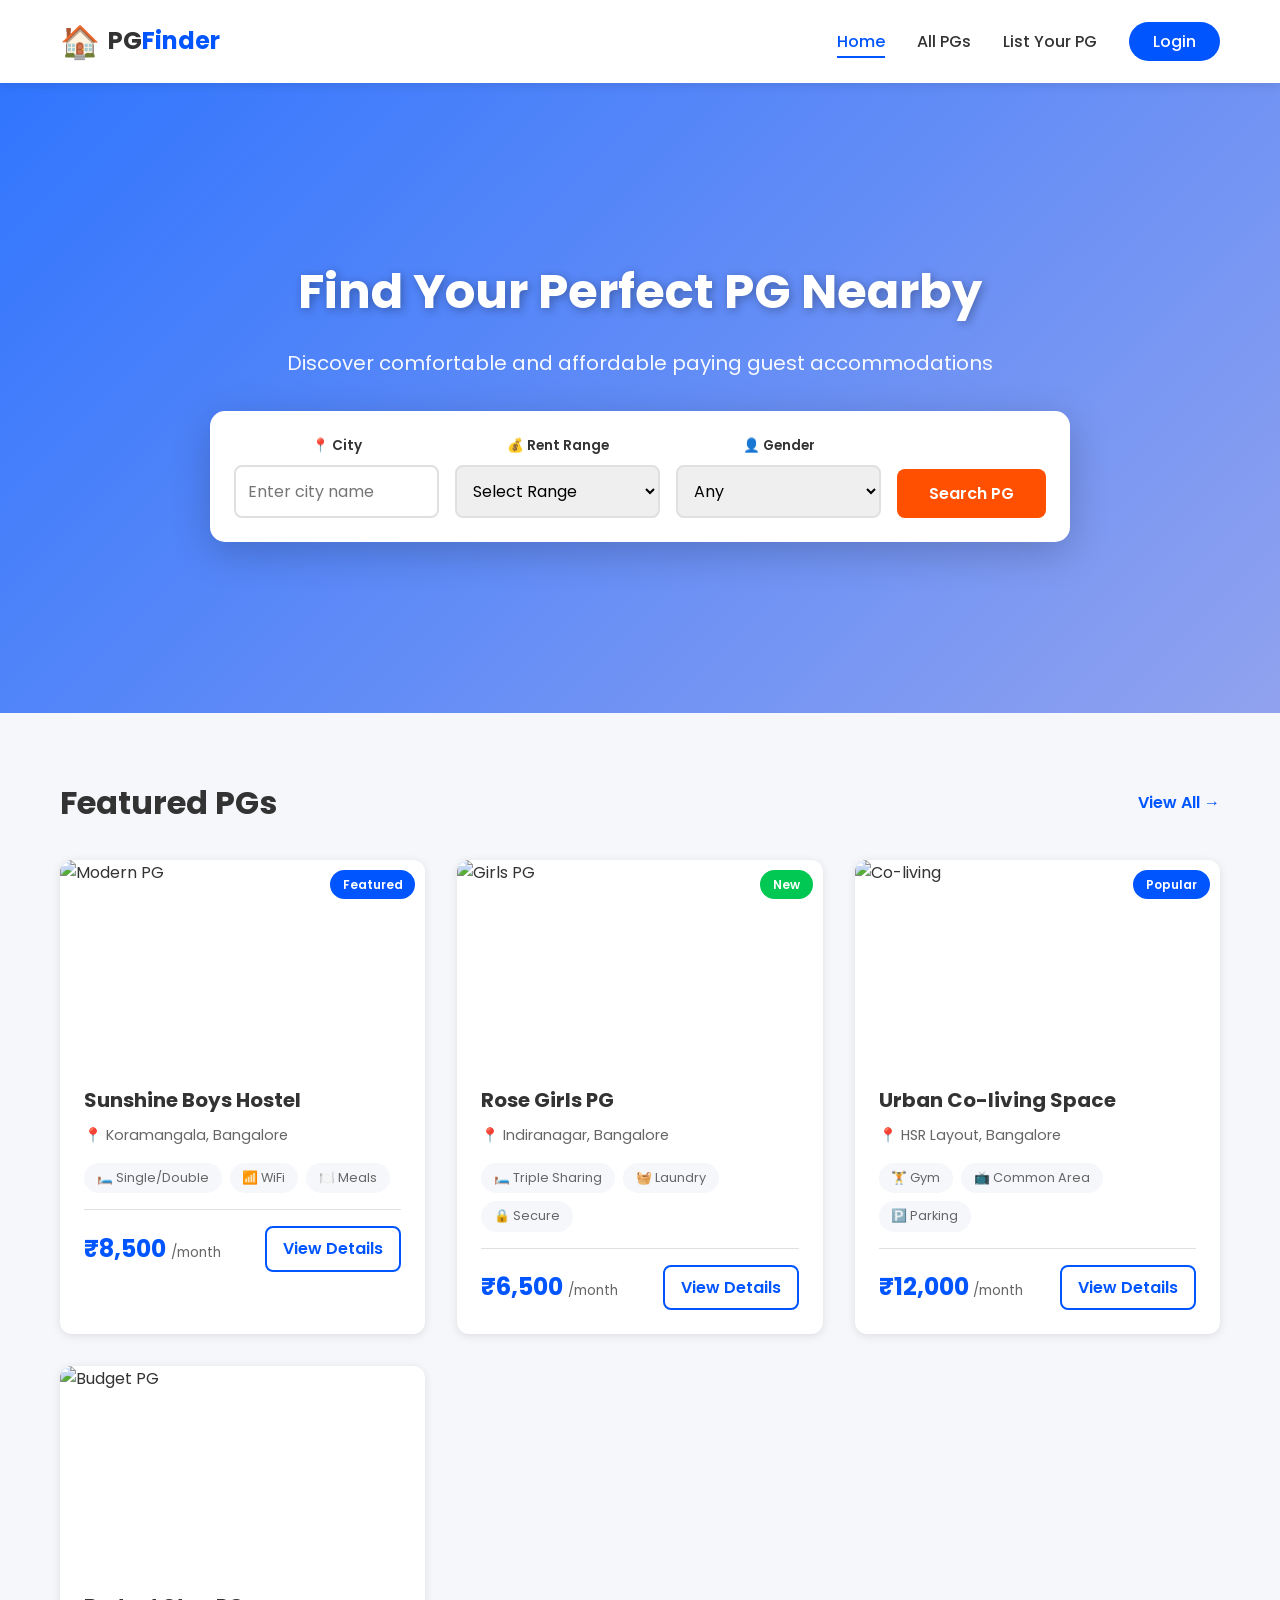
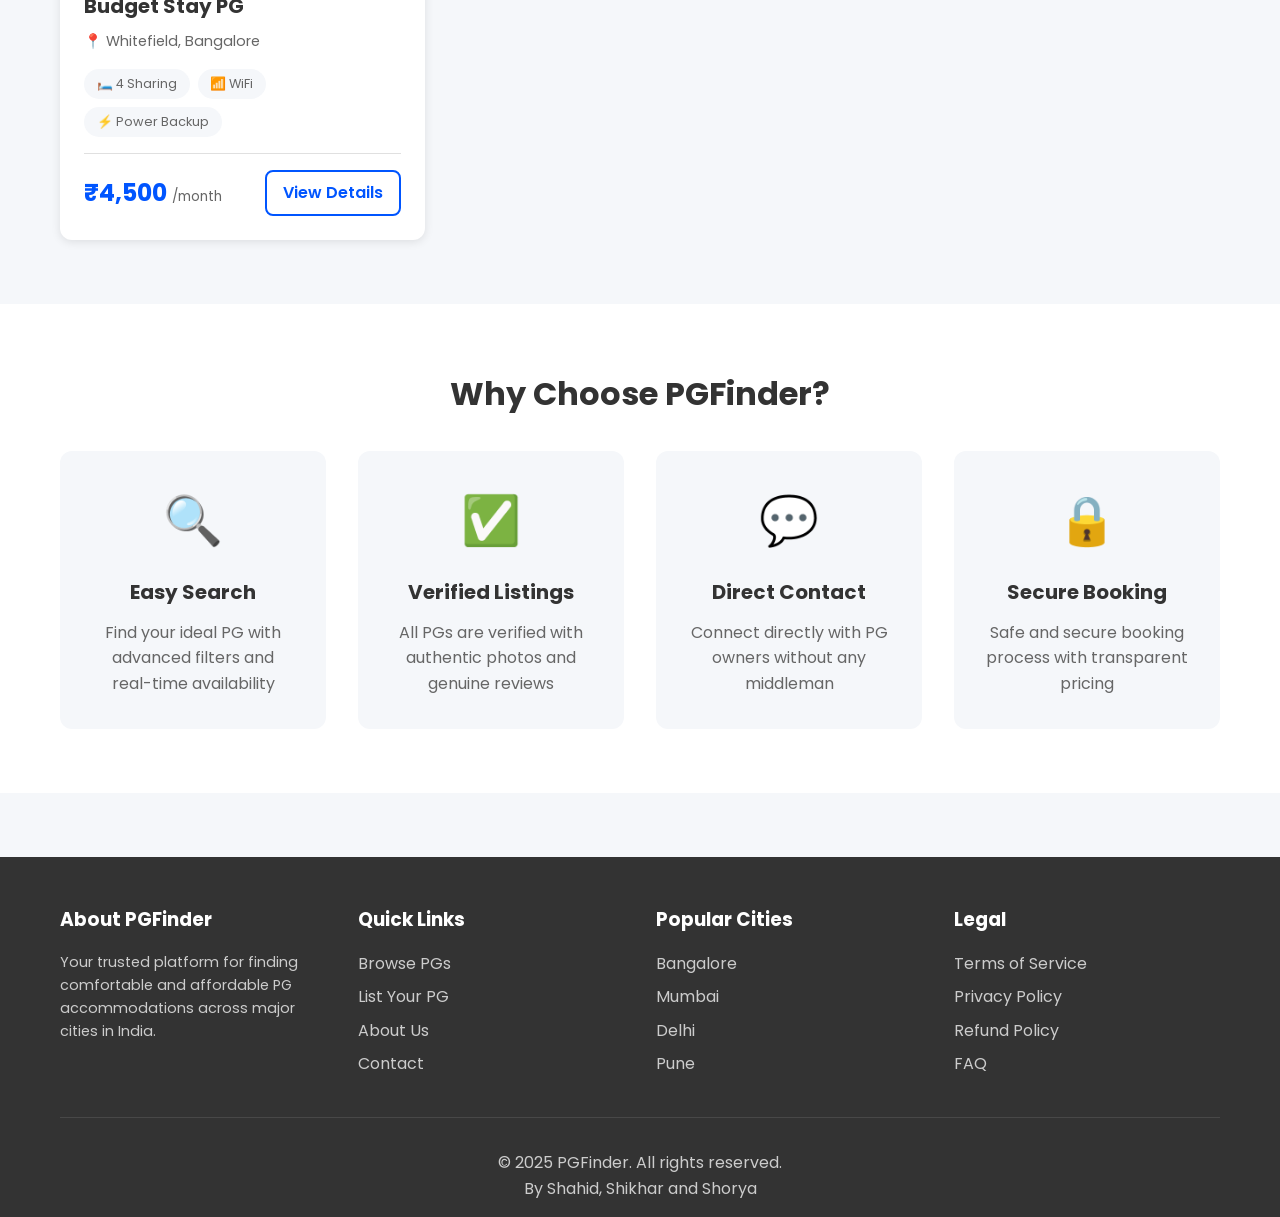
==== index.html @ 65d2afcc "project start" ====
<!DOCTYPE html>
<html lang="en">
<head>
    <meta charset="UTF-8">
    <meta name="viewport" content="width=device-width, initial-scale=1.0">
    <title>PG Management - Find Your Perfect PG</title>
    <link rel="icon" href="./assets/images/house.png" type="image/png">
    <link rel="preconnect" href="https://fonts.googleapis.com">
    <link rel="preconnect" href="https://fonts.gstatic.com" crossorigin>
    <link href="https://fonts.googleapis.com/css2?family=Poppins:wght@300;400;500;600;700&display=swap" rel="stylesheet">
    <link rel="stylesheet" href="assets/css/style.css">
    <link rel="stylesheet" href="assets/css/home.css">
</head>
<body>
    <!-- Navigation Bar -->
    <nav class="navbar">
        <div class="container">
            <div class="nav-wrapper">
                <div class="logo">
                    <a href="index.html">
                        <span class="logo-icon">🏠</span>
                        <span class="logo-text">PG<span class="highlight">Finder</span></span>
                    </a>
                </div>
                <ul class="nav-links">
                    <li><a href="index.html" class="active">Home</a></li>
                    <li><a href="pgs.html">All PGs</a></li>
                    <li><a href="login.html">List Your PG</a></li>
                    <li><a href="login.html" class="btn-login">Login</a></li>
                </ul>
                <div class="mobile-menu-toggle">
                    <span></span>
                    <span></span>
                    <span></span>
                </div>
            </div>
        </div>
    </nav>

    <!-- Hero Section -->
    <section class="hero">
        <div class="hero-overlay"></div>
        <div class="hero-content">
            <h1 class="hero-title">Find Your Perfect PG Nearby</h1>
            <p class="hero-subtitle">Discover comfortable and affordable paying guest accommodations</p>
            
            <!-- Search Bar -->
            <div class="search-container">
                <div class="search-box">
                    <div class="search-field">
                        <label>📍 City</label>
                        <input type="text" placeholder="Enter city name">
                    </div>
                    <div class="search-field">
                        <label>💰 Rent Range</label>
                        <select>
                            <option>Select Range</option>
                            <option>₹3,000 - ₹5,000</option>
                            <option>₹5,000 - ₹8,000</option>
                            <option>₹8,000 - ₹12,000</option>
                            <option>₹12,000+</option>
                        </select>
                    </div>
                    <div class="search-field">
                        <label>👤 Gender</label>
                        <select>
                            <option>Any</option>
                            <option>Male</option>
                            <option>Female</option>
                            <option>Co-living</option>
                        </select>
                    </div>
                    <button class="btn-search">Search PG</button>
                </div>
            </div>
        </div>
    </section>

    <!-- Featured PGs Section -->
    <section class="featured-section">
        <div class="container">
            <div class="section-header">
                <h2>Featured PGs</h2>
                <a href="pgs.html" class="view-all">View All →</a>
            </div>
            
            <div class="pg-grid">
                <!-- PG Card 1 -->
                <div class="pg-card">
                    <div class="pg-image">
                        <img src="https://images.unsplash.com/photo-1522708323590-d24dbb6b0267?w=500" alt="Modern PG">
                        <span class="badge">Featured</span>
                    </div>
                    <div class="pg-content">
                        <h3>Sunshine Boys Hostel</h3>
                        <p class="location">📍 Koramangala, Bangalore</p>
                        <div class="pg-features">
                            <span class="feature">🛏️ Single/Double</span>
                            <span class="feature">📶 WiFi</span>
                            <span class="feature">🍽️ Meals</span>
                        </div>
                        <div class="pg-footer">
                            <div class="price">
                                <span class="amount">₹8,500</span>
                                <span class="period">/month</span>
                            </div>
                            <a href="pg-details.html" class="btn-view">View Details</a>
                        </div>
                    </div>
                </div>

                <!-- PG Card 2 -->
                <div class="pg-card">
                    <div class="pg-image">
                        <img src="https://images.unsplash.com/photo-1560448204-e02f11c3d0e2?w=500" alt="Girls PG">
                        <span class="badge new">New</span>
                    </div>
                    <div class="pg-content">
                        <h3>Rose Girls PG</h3>
                        <p class="location">📍 Indiranagar, Bangalore</p>
                        <div class="pg-features">
                            <span class="feature">🛏️ Triple Sharing</span>
                            <span class="feature">🧺 Laundry</span>
                            <span class="feature">🔒 Secure</span>
                        </div>
                        <div class="pg-footer">
                            <div class="price">
                                <span class="amount">₹6,500</span>
                                <span class="period">/month</span>
                            </div>
                            <a href="pg-details.html" class="btn-view">View Details</a>
                        </div>
                    </div>
                </div>

                <!-- PG Card 3 -->
                <div class="pg-card">
                    <div class="pg-image">
                        <img src="https://images.unsplash.com/photo-1502672260266-1c1ef2d93688?w=500" alt="Co-living">
                        <span class="badge">Popular</span>
                    </div>
                    <div class="pg-content">
                        <h3>Urban Co-living Space</h3>
                        <p class="location">📍 HSR Layout, Bangalore</p>
                        <div class="pg-features">
                            <span class="feature">🏋️ Gym</span>
                            <span class="feature">📺 Common Area</span>
                            <span class="feature">🅿️ Parking</span>
                        </div>
                        <div class="pg-footer">
                            <div class="price">
                                <span class="amount">₹12,000</span>
                                <span class="period">/month</span>
                            </div>
                            <a href="pg-details.html" class="btn-view">View Details</a>
                        </div>
                    </div>
                </div>

                <!-- PG Card 4 -->
                <div class="pg-card">
                    <div class="pg-image">
                        <img src="https://images.unsplash.com/photo-1556912173-46c336c7fd55?w=500" alt="Budget PG">
                    </div>
                    <div class="pg-content">
                        <h3>Budget Stay PG</h3>
                        <p class="location">📍 Whitefield, Bangalore</p>
                        <div class="pg-features">
                            <span class="feature">🛏️ 4 Sharing</span>
                            <span class="feature">📶 WiFi</span>
                            <span class="feature">⚡ Power Backup</span>
                        </div>
                        <div class="pg-footer">
                            <div class="price">
                                <span class="amount">₹4,500</span>
                                <span class="period">/month</span>
                            </div>
                            <a href="pg-details.html" class="btn-view">View Details</a>
                        </div>
                    </div>
                </div>
            </div>
        </div>
    </section>

    <!-- Why Choose Us Section -->
    <section class="features-section">
        <div class="container">
            <h2 class="section-title">Why Choose PGFinder?</h2>
            <div class="features-grid">
                <div class="feature-card">
                    <div class="feature-icon">🔍</div>
                    <h3>Easy Search</h3>
                    <p>Find your ideal PG with advanced filters and real-time availability</p>
                </div>
                <div class="feature-card">
                    <div class="feature-icon">✅</div>
                    <h3>Verified Listings</h3>
                    <p>All PGs are verified with authentic photos and genuine reviews</p>
                </div>
                <div class="feature-card">
                    <div class="feature-icon">💬</div>
                    <h3>Direct Contact</h3>
                    <p>Connect directly with PG owners without any middleman</p>
                </div>
                <div class="feature-card">
                    <div class="feature-icon">🔒</div>
                    <h3>Secure Booking</h3>
                    <p>Safe and secure booking process with transparent pricing</p>
                </div>
            </div>
        </div>
    </section>

    <!-- Footer -->
    <footer class="footer">
        <div class="container">
            <div class="footer-grid">
                <div class="footer-col">
                    <h3>About PGFinder</h3>
                    <p>Your trusted platform for finding comfortable and affordable PG accommodations across major cities in India.</p>
                </div>
                <div class="footer-col">
                    <h3>Quick Links</h3>
                    <ul>
                        <li><a href="pgs.html">Browse PGs</a></li>
                        <li><a href="login.html">List Your PG</a></li>
                        <li><a href="#">About Us</a></li>
                        <li><a href="#">Contact</a></li>
                    </ul>
                </div>
                <div class="footer-col">
                    <h3>Popular Cities</h3>
                    <ul>
                        <li><a href="pgs.html">Bangalore</a></li>
                        <li><a href="pgs.html">Mumbai</a></li>
                        <li><a href="pgs.html">Delhi</a></li>
                        <li><a href="pgs.html">Pune</a></li>
                    </ul>
                </div>
                <div class="footer-col">
                    <h3>Legal</h3>
                    <ul>
                        <li><a href="#">Terms of Service</a></li>
                        <li><a href="#">Privacy Policy</a></li>
                        <li><a href="#">Refund Policy</a></li>
                        <li><a href="#">FAQ</a></li>
                    </ul>
                </div>
            </div>
            <div class="footer-bottom">
                <p>&copy; 2025 PGFinder. All rights reserved.</p>
                <p>By Shahid, Shikhar and Shorya</p>
            </div>
        </div>
    </footer>
</body>
</html>
---- assets/css/style.css ----
/* Global Styles */
:root {
    --primary: #0055FF;
    --accent: #FF4F00;
    --background: #F5F7FA;
    --text: #333;
    --text-light: #666;
    --white: #ffffff;
    --border: #e0e0e0;
    --shadow: rgba(0, 0, 0, 0.1);
    --success: #00C853;
    --warning: #FFB300;
}

* {
    margin: 0;
    padding: 0;
    box-sizing: border-box;
}

body {
    font-family: 'Poppins', sans-serif;
    color: var(--text);
    background-color: var(--background);
    line-height: 1.6;
}

.container {
    max-width: 1200px;
    margin: 0 auto;
    padding: 0 20px;
}

/* Navigation Bar */
.navbar {
    background: var(--white);
    box-shadow: 0 2px 10px var(--shadow);
    position: sticky;
    top: 0;
    z-index: 1000;
    transition: all 0.3s ease;
}

.nav-wrapper {
    display: flex;
    justify-content: space-between;
    align-items: center;
    padding: 1rem 0;
}

.logo a {
    display: flex;
    align-items: center;
    text-decoration: none;
    font-size: 1.5rem;
    font-weight: 700;
    color: var(--text);
}

.logo-icon {
    font-size: 2rem;
    margin-right: 0.5rem;
}

.logo-text .highlight {
    color: var(--primary);
}

.nav-links {
    display: flex;
    list-style: none;
    gap: 2rem;
    align-items: center;
}

.nav-links a {
    text-decoration: none;
    color: var(--text);
    font-weight: 500;
    transition: color 0.3s ease;
    position: relative;
}

.nav-links a:hover,
.nav-links a.active {
    color: var(--primary);
}

.nav-links a.active::after {
    content: '';
    position: absolute;
    bottom: -5px;
    left: 0;
    width: 100%;
    height: 2px;
    background: var(--primary);
}

.btn-login {
    padding: 0.5rem 1.5rem;
    background: var(--primary);
    color: var(--white) !important;
    border-radius: 25px;
    transition: all 0.3s ease;
}

.btn-login:hover {
    background: #0044cc;
    transform: translateY(-2px);
}

.mobile-menu-toggle {
    display: none;
    flex-direction: column;
    gap: 5px;
    cursor: pointer;
}

.mobile-menu-toggle span {
    width: 25px;
    height: 3px;
    background: var(--text);
    border-radius: 2px;
    transition: all 0.3s ease;
}

/* Buttons */
button,
.btn-search,
.btn-view,
.btn-primary,
.btn-secondary {
    font-family: 'Poppins', sans-serif;
    cursor: pointer;
    border: none;
    transition: all 0.3s ease;
}

.btn-primary {
    background: var(--primary);
    color: var(--white);
    padding: 0.75rem 2rem;
    border-radius: 8px;
    font-weight: 600;
    font-size: 1rem;
}

.btn-primary:hover {
    background: #0044cc;
    transform: translateY(-2px);
    box-shadow: 0 5px 15px rgba(0, 85, 255, 0.3);
}

.btn-secondary {
    background: var(--white);
    color: var(--primary);
    padding: 0.75rem 2rem;
    border-radius: 8px;
    border: 2px solid var(--primary);
    font-weight: 600;
    font-size: 1rem;
}

.btn-secondary:hover {
    background: var(--primary);
    color: var(--white);
}

/* Cards */
.pg-card {
    background: var(--white);
    border-radius: 12px;
    overflow: hidden;
    box-shadow: 0 2px 10px var(--shadow);
    transition: all 0.3s ease;
}

.pg-card:hover {
    transform: translateY(-5px);
    box-shadow: 0 8px 25px rgba(0, 0, 0, 0.15);
}

.pg-image {
    position: relative;
    width: 100%;
    height: 200px;
    overflow: hidden;
}

.pg-image img {
    width: 100%;
    height: 100%;
    object-fit: cover;
    transition: transform 0.3s ease;
}

.pg-card:hover .pg-image img {
    transform: scale(1.1);
}

.badge {
    position: absolute;
    top: 10px;
    right: 10px;
    background: var(--primary);
    color: var(--white);
    padding: 0.3rem 0.8rem;
    border-radius: 20px;
    font-size: 0.75rem;
    font-weight: 600;
}

.badge.new {
    background: var(--success);
}

.pg-content {
    padding: 1.5rem;
}

.pg-content h3 {
    font-size: 1.25rem;
    margin-bottom: 0.5rem;
    color: var(--text);
}

.location {
    color: var(--text-light);
    font-size: 0.9rem;
    margin-bottom: 1rem;
}

.pg-features {
    display: flex;
    flex-wrap: wrap;
    gap: 0.5rem;
    margin-bottom: 1rem;
}

.feature {
    background: var(--background);
    padding: 0.3rem 0.8rem;
    border-radius: 20px;
    font-size: 0.8rem;
    color: var(--text-light);
}

.pg-footer {
    display: flex;
    justify-content: space-between;
    align-items: center;
    padding-top: 1rem;
    border-top: 1px solid var(--border);
}

.price {
    display: flex;
    align-items: baseline;
    gap: 0.3rem;
}

.amount {
    font-size: 1.5rem;
    font-weight: 700;
    color: var(--primary);
}

.period {
    font-size: 0.85rem;
    color: var(--text-light);
}

.btn-view {
    text-decoration: none;
    color: var(--primary);
    font-weight: 600;
    padding: 0.5rem 1rem;
    border: 2px solid var(--primary);
    border-radius: 8px;
    transition: all 0.3s ease;
}

.btn-view:hover {
    background: var(--primary);
    color: var(--white);
}

/* Footer */
.footer {
    background: var(--text);
    color: var(--white);
    padding: 3rem 0 1rem;
    margin-top: 4rem;
}

.footer-grid {
    display: grid;
    grid-template-columns: repeat(auto-fit, minmax(200px, 1fr));
    gap: 2rem;
    margin-bottom: 2rem;
}

.footer-col h3 {
    margin-bottom: 1rem;
    color: var(--white);
}

.footer-col p {
    color: #ccc;
    font-size: 0.9rem;
    line-height: 1.6;
}

.footer-col ul {
    list-style: none;
}

.footer-col ul li {
    margin-bottom: 0.5rem;
}

.footer-col ul li a {
    color: #ccc;
    text-decoration: none;
    transition: color 0.3s ease;
}

.footer-col ul li a:hover {
    color: var(--primary);
}

.footer-bottom {
    text-align: center;
    padding-top: 2rem;
    border-top: 1px solid rgba(255, 255, 255, 0.1);
    color: #ccc;
}

/* Section Headers */
.section-title {
    text-align: center;
    font-size: 2rem;
    margin-bottom: 2rem;
    color: var(--text);
}

.section-header {
    display: flex;
    justify-content: space-between;
    align-items: center;
    margin-bottom: 2rem;
}

.section-header h2 {
    font-size: 2rem;
    color: var(--text);
}

.view-all {
    color: var(--primary);
    text-decoration: none;
    font-weight: 600;
    transition: color 0.3s ease;
}

.view-all:hover {
    color: #0044cc;
}

/* Responsive Design */
@media (max-width: 768px) {
    .nav-links {
        display: none;
    }
    
    .mobile-menu-toggle {
        display: flex;
    }
    
    .section-header {
        flex-direction: column;
        gap: 1rem;
        text-align: center;
    }
    
    .section-header h2 {
        font-size: 1.5rem;
    }
}

/* Form Styles */
input[type="text"],
input[type="email"],
input[type="password"],
input[type="number"],
select,
textarea {
    width: 100%;
    padding: 0.75rem;
    border: 2px solid var(--border);
    border-radius: 8px;
    font-family: 'Poppins', sans-serif;
    font-size: 1rem;
    transition: border-color 0.3s ease;
}

input:focus,
select:focus,
textarea:focus {
    outline: none;
    border-color: var(--primary);
}

label {
    display: block;
    margin-bottom: 0.5rem;
    font-weight: 500;
    color: var(--text);
}

/* Utility Classes */
.text-center {
    text-align: center;
}

.mt-1 { margin-top: 0.5rem; }
.mt-2 { margin-top: 1rem; }
.mt-3 { margin-top: 1.5rem; }
.mt-4 { margin-top: 2rem; }

.mb-1 { margin-bottom: 0.5rem; }
.mb-2 { margin-bottom: 1rem; }
.mb-3 { margin-bottom: 1.5rem; }
.mb-4 { margin-bottom: 2rem; }
---- assets/css/home.css ----
/* Hero Section */
.hero {
    position: relative;
    height: 70vh;
    min-height: 500px;
    background: linear-gradient(135deg, #667eea 0%, #764ba2 100%);
    background-image: url('https://images.unsplash.com/photo-1522708323590-d24dbb6b0267?w=1200');
    background-size: cover;
    background-position: center;
    display: flex;
    align-items: center;
    justify-content: center;
    text-align: center;
}

.hero-overlay {
    position: absolute;
    top: 0;
    left: 0;
    right: 0;
    bottom: 0;
    background: linear-gradient(135deg, rgba(0, 85, 255, 0.8), rgba(102, 126, 234, 0.7));
}

.hero-content {
    position: relative;
    z-index: 10;
    color: var(--white);
    max-width: 900px;
    padding: 0 20px;
}

.hero-title {
    font-size: 3rem;
    font-weight: 700;
    margin-bottom: 1rem;
    text-shadow: 2px 2px 10px rgba(0, 0, 0, 0.3);
    animation: fadeInDown 0.8s ease;
}

.hero-subtitle {
    font-size: 1.25rem;
    margin-bottom: 2rem;
    opacity: 0.95;
    animation: fadeInUp 0.8s ease;
}

@keyframes fadeInDown {
    from {
        opacity: 0;
        transform: translateY(-30px);
    }
    to {
        opacity: 1;
        transform: translateY(0);
    }
}

@keyframes fadeInUp {
    from {
        opacity: 0;
        transform: translateY(30px);
    }
    to {
        opacity: 1;
        transform: translateY(0);
    }
}

/* Search Container */
.search-container {
    margin-top: 2rem;
    animation: fadeIn 1s ease 0.3s backwards;
}

@keyframes fadeIn {
    from {
        opacity: 0;
    }
    to {
        opacity: 1;
    }
}

.search-box {
    background: var(--white);
    padding: 1.5rem;
    border-radius: 15px;
    box-shadow: 0 10px 40px rgba(0, 0, 0, 0.2);
    display: grid;
    grid-template-columns: 1fr 1fr 1fr auto;
    gap: 1rem;
    align-items: end;
}

.search-field {
    display: flex;
    flex-direction: column;
}

.search-field label {
    font-size: 0.85rem;
    font-weight: 600;
    color: var(--text);
    margin-bottom: 0.5rem;
}

.search-field input,
.search-field select {
    padding: 0.75rem;
    border: 2px solid var(--border);
    border-radius: 8px;
    font-size: 1rem;
    transition: border-color 0.3s ease;
}

.search-field input:focus,
.search-field select:focus {
    outline: none;
    border-color: var(--primary);
}

.btn-search {
    padding: 0.75rem 2rem;
    background: var(--accent);
    color: var(--white);
    border-radius: 8px;
    font-weight: 600;
    font-size: 1rem;
    border: none;
    cursor: pointer;
    transition: all 0.3s ease;
    white-space: nowrap;
}

.btn-search:hover {
    background: #e64500;
    transform: translateY(-2px);
    box-shadow: 0 5px 15px rgba(255, 79, 0, 0.4);
}

/* Featured Section */
.featured-section {
    padding: 4rem 0;
}

.pg-grid {
    display: grid;
    grid-template-columns: repeat(auto-fill, minmax(280px, 1fr));
    gap: 2rem;
}

/* Features Section */
.features-section {
    padding: 4rem 0;
    background: var(--white);
}

.features-grid {
    display: grid;
    grid-template-columns: repeat(auto-fit, minmax(250px, 1fr));
    gap: 2rem;
    margin-top: 2rem;
}

.feature-card {
    text-align: center;
    padding: 2rem;
    background: var(--background);
    border-radius: 12px;
    transition: all 0.3s ease;
}

.feature-card:hover {
    transform: translateY(-5px);
    box-shadow: 0 5px 20px var(--shadow);
}

.feature-icon {
    font-size: 3rem;
    margin-bottom: 1rem;
}

.feature-card h3 {
    font-size: 1.25rem;
    margin-bottom: 0.75rem;
    color: var(--text);
}

.feature-card p {
    color: var(--text-light);
    line-height: 1.6;
}

/* Responsive Design */
@media (max-width: 992px) {
    .hero-title {
        font-size: 2.5rem;
    }
    
    .search-box {
        grid-template-columns: 1fr 1fr;
    }
    
    .btn-search {
        grid-column: 1 / -1;
    }
}

@media (max-width: 768px) {
    .hero {
        height: auto;
        min-height: 400px;
        padding: 3rem 0;
    }
    
    .hero-title {
        font-size: 2rem;
    }
    
    .hero-subtitle {
        font-size: 1rem;
    }
    
    .search-box {
        grid-template-columns: 1fr;
        padding: 1rem;
    }
    
    .pg-grid {
        grid-template-columns: 1fr;
    }
    
    .features-grid {
        grid-template-columns: 1fr;
    }
}
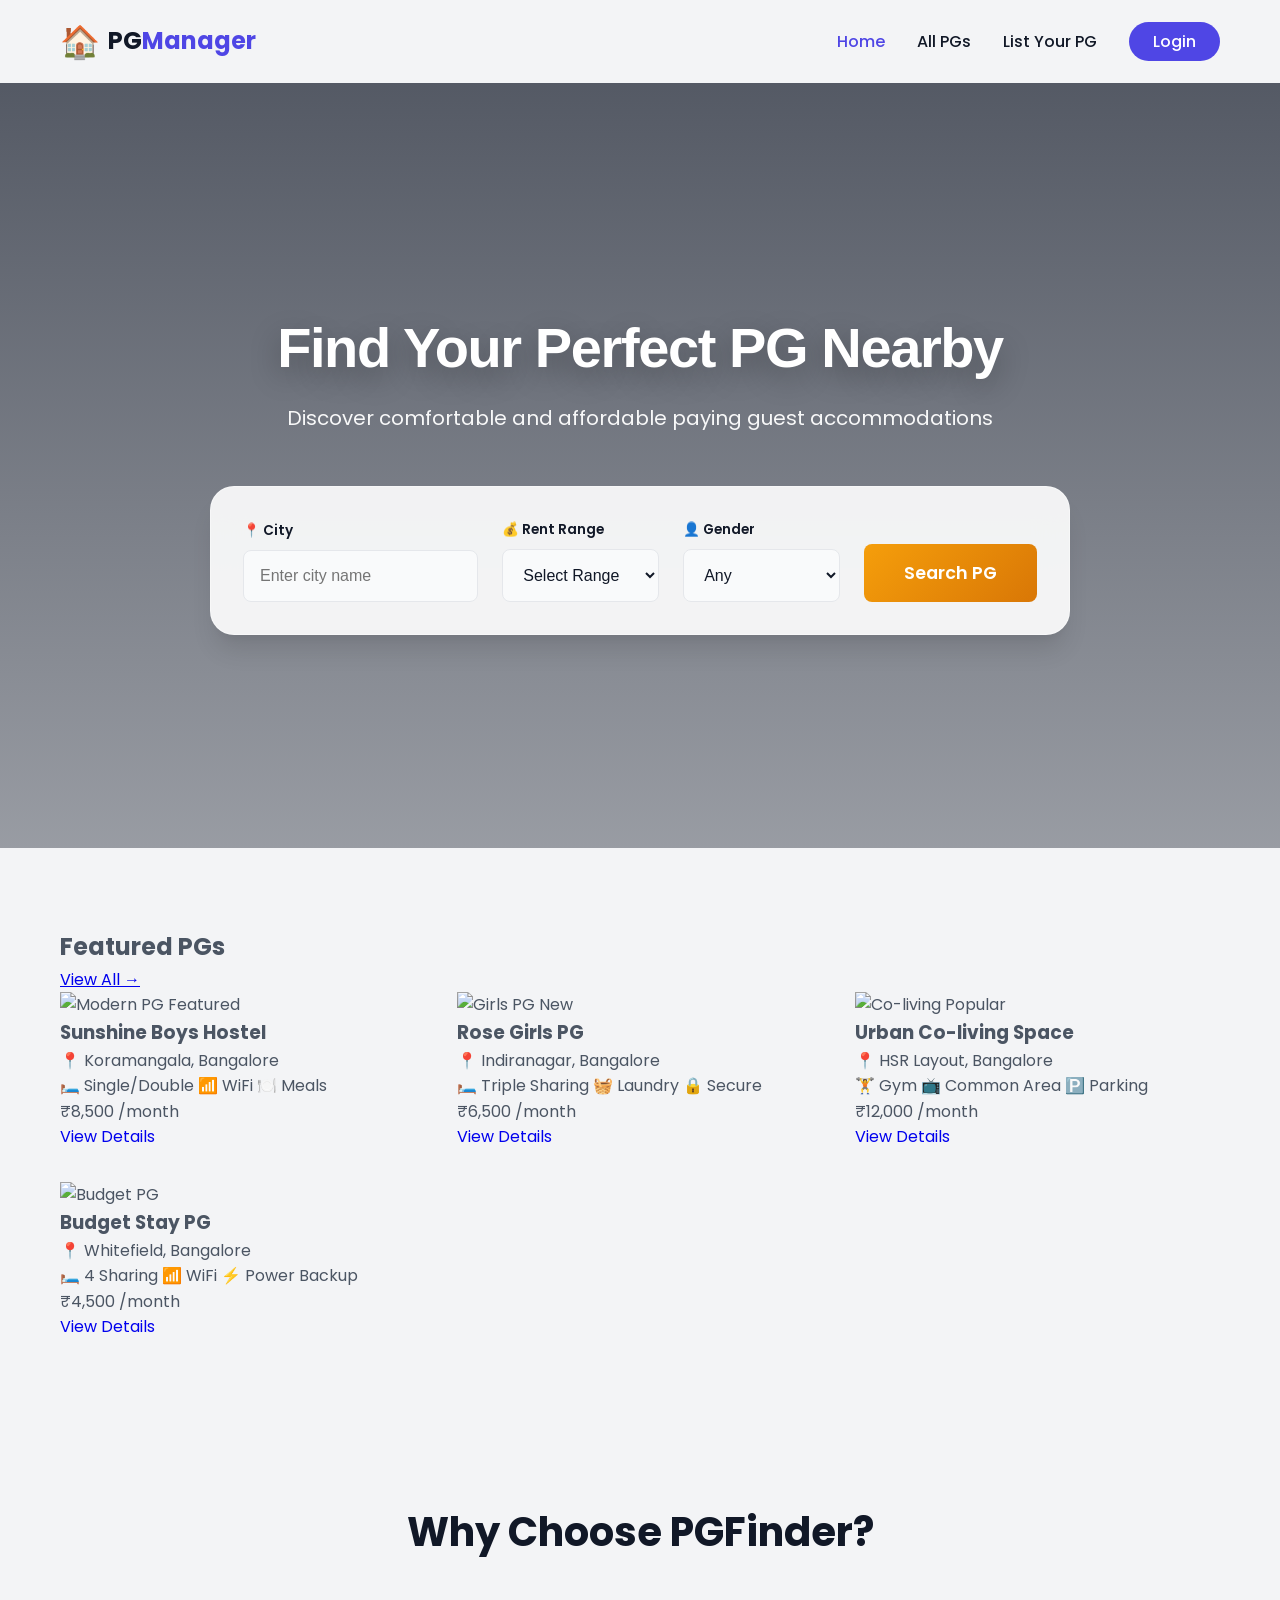
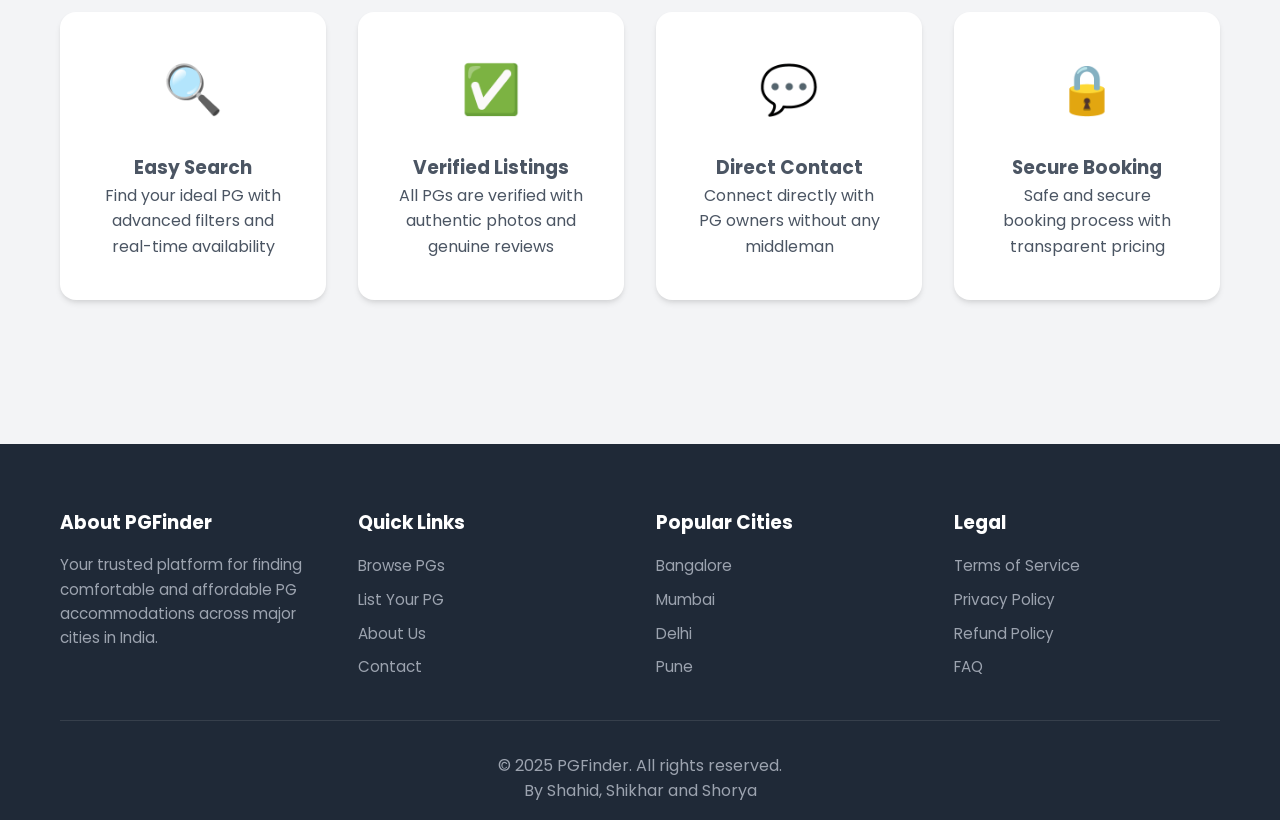
==== commit 8850405e: "updated css files" ====
--- a/index.html
+++ b/index.html
@@ -3,7 +3,7 @@
 <head>
     <meta charset="UTF-8">
     <meta name="viewport" content="width=device-width, initial-scale=1.0">
-    <title>PG Management - Find Your Perfect PG</title>
+    <title>PG Manager - Find Your Perfect PG</title>
     <link rel="icon" href="./assets/images/house.png" type="image/png">
     <link rel="preconnect" href="https://fonts.googleapis.com">
     <link rel="preconnect" href="https://fonts.gstatic.com" crossorigin>
@@ -19,7 +19,7 @@
                 <div class="logo">
                     <a href="index.html">
                         <span class="logo-icon">🏠</span>
-                        <span class="logo-text">PG<span class="highlight">Finder</span></span>
+                        <span class="logo-text">PG<span class="highlight">Manager</span></span>
                     </a>
                 </div>
                 <ul class="nav-links">
--- a/assets/css/style.css
+++ b/assets/css/style.css
@@ -1,15 +1,34 @@
 /* Global Styles */
 :root {
-    --primary: #0055FF;
-    --accent: #FF4F00;
-    --background: #F5F7FA;
-    --text: #333;
-    --text-light: #666;
+    /* Modern Indigo Theme */
+    --primary: #4F46E5;       /* Indigo 600 */
+    --primary-dark: #4338CA;  /* Indigo 700 */
+    --primary-light: #818CF8; /* Indigo 400 */
+    --accent: #F59E0B;        /* Amber 500 */
+    
+    /* Neutral Scales */
+    --background: #F3F4F6;    /* Cool Gray 100 */
+    --surface: #FFFFFF;
+    --text-main: #111827;     /* Cool Gray 900 */
+    --text-body: #4B5563;     /* Cool Gray 600 */
+    --text-light: #9CA3AF;    /* Cool Gray 400 */
+    --border: #E5E7EB;
+    
+    /* Modern Elevation (Soft Shadows) */
+    --shadow-sm: 0 1px 2px 0 rgba(0, 0, 0, 0.05);
+    --shadow-md: 0 4px 6px -1px rgba(0, 0, 0, 0.1), 0 2px 4px -1px rgba(0, 0, 0, 0.06);
+    --shadow-lg: 0 10px 15px -3px rgba(0, 0, 0, 0.1), 0 4px 6px -2px rgba(0, 0, 0, 0.05);
+    --shadow-xl: 0 20px 25px -5px rgba(0, 0, 0, 0.1), 0 10px 10px -5px rgba(0, 0, 0, 0.04);
+    
+    /* Shape */
+    --radius-sm: 0.5rem;   /* 8px */
+    --radius-md: 1rem;     /* 16px */
+    --radius-lg: 1.5rem;   /* 24px */
+    
+    /* Status */
+    --success: #10B981;    /* Emerald 500 */
+    --warning: #F59E0B;
     --white: #ffffff;
-    --border: #e0e0e0;
-    --shadow: rgba(0, 0, 0, 0.1);
-    --success: #00C853;
-    --warning: #FFB300;
 }
 
 * {
@@ -20,9 +39,10 @@
 
 body {
     font-family: 'Poppins', sans-serif;
-    color: var(--text);
+    color: var(--text-body);
     background-color: var(--background);
     line-height: 1.6;
+    -webkit-font-smoothing: antialiased;
 }
 
 .container {
@@ -31,10 +51,16 @@
     padding: 0 20px;
 }
 
+/* Glassmorphism Utility */
+.glass {
+    background: rgba(255, 255, 255, 0.85);
+    backdrop-filter: blur(12px);
+    -webkit-backdrop-filter: blur(12px);
+    border-bottom: 1px solid rgba(255, 255, 255, 0.5);
+}
+
 /* Navigation Bar */
 .navbar {
-    background: var(--white);
-    box-shadow: 0 2px 10px var(--shadow);
     position: sticky;
     top: 0;
     z-index: 1000;
@@ -54,7 +80,7 @@
     text-decoration: none;
     font-size: 1.5rem;
     font-weight: 700;
-    color: var(--text);
+    color: var(--text-main);
 }
 
 .logo-icon {
@@ -75,7 +101,7 @@
 
 .nav-links a {
     text-decoration: none;
-    color: var(--text);
+    color: var(--text-main);
     font-weight: 500;
     transition: color 0.3s ease;
     position: relative;
@@ -86,29 +112,62 @@
     color: var(--primary);
 }
 
-.nav-links a.active::after {
-    content: '';
-    position: absolute;
-    bottom: -5px;
-    left: 0;
-    width: 100%;
-    height: 2px;
+/* Buttons */
+button, .btn-search, .btn-view, .btn-primary, .btn-secondary, .btn-contact, .share-btn {
+    font-family: 'Poppins', sans-serif;
+    cursor: pointer;
+    border: none;
+    transition: all 0.3s cubic-bezier(0.4, 0, 0.2, 1);
+    text-decoration: none;
+    display: inline-block;
+    text-align: center;
+}
+
+.btn-primary {
+    background: linear-gradient(135deg, var(--primary), var(--primary-dark));
+    color: var(--white);
+    padding: 0.75rem 2rem;
+    border-radius: 50px;
+    font-weight: 600;
+    font-size: 1rem;
+    box-shadow: 0 4px 15px rgba(79, 70, 229, 0.4);
+}
+
+.btn-primary:hover {
+    transform: translateY(-3px);
+    box-shadow: 0 8px 25px rgba(79, 70, 229, 0.5);
+}
+
+.btn-secondary {
+    background: var(--surface);
+    color: var(--primary);
+    padding: 0.75rem 2rem;
+    border-radius: 50px;
+    border: 2px solid transparent;
+    font-weight: 600;
+    font-size: 1rem;
+    box-shadow: var(--shadow-sm);
+}
+
+.btn-secondary:hover {
     background: var(--primary);
+    color: var(--white);
 }
 
 .btn-login {
     padding: 0.5rem 1.5rem;
     background: var(--primary);
     color: var(--white) !important;
-    border-radius: 25px;
+    border-radius: 50px;
     transition: all 0.3s ease;
 }
 
 .btn-login:hover {
-    background: #0044cc;
+    background: var(--primary-dark);
     transform: translateY(-2px);
 }
 
+/* Mobile Menu */
 .mobile-menu-toggle {
     display: none;
     flex-direction: column;
@@ -119,177 +178,15 @@
 .mobile-menu-toggle span {
     width: 25px;
     height: 3px;
-    background: var(--text);
+    background: var(--text-main);
     border-radius: 2px;
-    transition: all 0.3s ease;
-}
-
-/* Buttons */
-button,
-.btn-search,
-.btn-view,
-.btn-primary,
-.btn-secondary {
-    font-family: 'Poppins', sans-serif;
-    cursor: pointer;
-    border: none;
-    transition: all 0.3s ease;
-}
-
-.btn-primary {
-    background: var(--primary);
-    color: var(--white);
-    padding: 0.75rem 2rem;
-    border-radius: 8px;
-    font-weight: 600;
-    font-size: 1rem;
-}
-
-.btn-primary:hover {
-    background: #0044cc;
-    transform: translateY(-2px);
-    box-shadow: 0 5px 15px rgba(0, 85, 255, 0.3);
-}
-
-.btn-secondary {
-    background: var(--white);
-    color: var(--primary);
-    padding: 0.75rem 2rem;
-    border-radius: 8px;
-    border: 2px solid var(--primary);
-    font-weight: 600;
-    font-size: 1rem;
-}
-
-.btn-secondary:hover {
-    background: var(--primary);
-    color: var(--white);
-}
-
-/* Cards */
-.pg-card {
-    background: var(--white);
-    border-radius: 12px;
-    overflow: hidden;
-    box-shadow: 0 2px 10px var(--shadow);
-    transition: all 0.3s ease;
-}
-
-.pg-card:hover {
-    transform: translateY(-5px);
-    box-shadow: 0 8px 25px rgba(0, 0, 0, 0.15);
-}
-
-.pg-image {
-    position: relative;
-    width: 100%;
-    height: 200px;
-    overflow: hidden;
-}
-
-.pg-image img {
-    width: 100%;
-    height: 100%;
-    object-fit: cover;
-    transition: transform 0.3s ease;
-}
-
-.pg-card:hover .pg-image img {
-    transform: scale(1.1);
-}
-
-.badge {
-    position: absolute;
-    top: 10px;
-    right: 10px;
-    background: var(--primary);
-    color: var(--white);
-    padding: 0.3rem 0.8rem;
-    border-radius: 20px;
-    font-size: 0.75rem;
-    font-weight: 600;
-}
-
-.badge.new {
-    background: var(--success);
-}
-
-.pg-content {
-    padding: 1.5rem;
-}
-
-.pg-content h3 {
-    font-size: 1.25rem;
-    margin-bottom: 0.5rem;
-    color: var(--text);
-}
-
-.location {
-    color: var(--text-light);
-    font-size: 0.9rem;
-    margin-bottom: 1rem;
-}
-
-.pg-features {
-    display: flex;
-    flex-wrap: wrap;
-    gap: 0.5rem;
-    margin-bottom: 1rem;
-}
-
-.feature {
-    background: var(--background);
-    padding: 0.3rem 0.8rem;
-    border-radius: 20px;
-    font-size: 0.8rem;
-    color: var(--text-light);
-}
-
-.pg-footer {
-    display: flex;
-    justify-content: space-between;
-    align-items: center;
-    padding-top: 1rem;
-    border-top: 1px solid var(--border);
-}
-
-.price {
-    display: flex;
-    align-items: baseline;
-    gap: 0.3rem;
-}
-
-.amount {
-    font-size: 1.5rem;
-    font-weight: 700;
-    color: var(--primary);
-}
-
-.period {
-    font-size: 0.85rem;
-    color: var(--text-light);
-}
-
-.btn-view {
-    text-decoration: none;
-    color: var(--primary);
-    font-weight: 600;
-    padding: 0.5rem 1rem;
-    border: 2px solid var(--primary);
-    border-radius: 8px;
-    transition: all 0.3s ease;
-}
-
-.btn-view:hover {
-    background: var(--primary);
-    color: var(--white);
 }
 
 /* Footer */
 .footer {
-    background: var(--text);
-    color: var(--white);
-    padding: 3rem 0 1rem;
+    background: #1F2937; /* Dark Gray */
+    color: var(--white);
+    padding: 4rem 0 1rem;
     margin-top: 4rem;
 }
 
@@ -305,130 +202,31 @@
     color: var(--white);
 }
 
-.footer-col p {
-    color: #ccc;
-    font-size: 0.9rem;
+.footer-col p, .footer-col ul li a {
+    color: #9CA3AF;
+    text-decoration: none;
+    font-size: 0.95rem;
     line-height: 1.6;
 }
 
-.footer-col ul {
-    list-style: none;
-}
-
-.footer-col ul li {
-    margin-bottom: 0.5rem;
-}
-
-.footer-col ul li a {
-    color: #ccc;
-    text-decoration: none;
-    transition: color 0.3s ease;
-}
-
-.footer-col ul li a:hover {
-    color: var(--primary);
-}
+.footer-col ul { list-style: none; }
+.footer-col ul li { margin-bottom: 0.5rem; }
+.footer-col ul li a:hover { color: var(--white); }
 
 .footer-bottom {
     text-align: center;
     padding-top: 2rem;
     border-top: 1px solid rgba(255, 255, 255, 0.1);
-    color: #ccc;
-}
-
-/* Section Headers */
-.section-title {
-    text-align: center;
-    font-size: 2rem;
-    margin-bottom: 2rem;
-    color: var(--text);
-}
-
-.section-header {
-    display: flex;
-    justify-content: space-between;
-    align-items: center;
-    margin-bottom: 2rem;
-}
-
-.section-header h2 {
-    font-size: 2rem;
-    color: var(--text);
-}
-
-.view-all {
-    color: var(--primary);
-    text-decoration: none;
-    font-weight: 600;
-    transition: color 0.3s ease;
-}
-
-.view-all:hover {
-    color: #0044cc;
-}
-
-/* Responsive Design */
+    color: #9CA3AF;
+}
+
+/* Utilities */
+.text-center { text-align: center; }
+.mb-4 { margin-bottom: 2rem; }
+
+/* Responsive Global */
 @media (max-width: 768px) {
-    .nav-links {
-        display: none;
-    }
-    
-    .mobile-menu-toggle {
-        display: flex;
-    }
-    
-    .section-header {
-        flex-direction: column;
-        gap: 1rem;
-        text-align: center;
-    }
-    
-    .section-header h2 {
-        font-size: 1.5rem;
-    }
-}
-
-/* Form Styles */
-input[type="text"],
-input[type="email"],
-input[type="password"],
-input[type="number"],
-select,
-textarea {
-    width: 100%;
-    padding: 0.75rem;
-    border: 2px solid var(--border);
-    border-radius: 8px;
-    font-family: 'Poppins', sans-serif;
-    font-size: 1rem;
-    transition: border-color 0.3s ease;
-}
-
-input:focus,
-select:focus,
-textarea:focus {
-    outline: none;
-    border-color: var(--primary);
-}
-
-label {
-    display: block;
-    margin-bottom: 0.5rem;
-    font-weight: 500;
-    color: var(--text);
-}
-
-/* Utility Classes */
-.text-center {
-    text-align: center;
-}
-
-.mt-1 { margin-top: 0.5rem; }
-.mt-2 { margin-top: 1rem; }
-.mt-3 { margin-top: 1.5rem; }
-.mt-4 { margin-top: 2rem; }
-
-.mb-1 { margin-bottom: 0.5rem; }
-.mb-2 { margin-bottom: 1rem; }
-.mb-3 { margin-bottom: 1.5rem; }
-.mb-4 { margin-bottom: 2rem; }+    .nav-links { display: none; }
+    .mobile-menu-toggle { display: flex; }
+    .container { padding: 0 1.5rem; }
+}
--- a/assets/css/home.css
+++ b/assets/css/home.css
@@ -1,12 +1,11 @@
 /* Hero Section */
 .hero {
     position: relative;
-    height: 70vh;
-    min-height: 500px;
-    background: linear-gradient(135deg, #667eea 0%, #764ba2 100%);
-    background-image: url('https://images.unsplash.com/photo-1522708323590-d24dbb6b0267?w=1200');
+    min-height: 85vh;
+    background-image: url('https://images.unsplash.com/photo-1522708323590-d24dbb6b0267?w=1600');
     background-size: cover;
     background-position: center;
+    background-attachment: fixed;
     display: flex;
     align-items: center;
     justify-content: center;
@@ -15,11 +14,8 @@
 
 .hero-overlay {
     position: absolute;
-    top: 0;
-    left: 0;
-    right: 0;
-    bottom: 0;
-    background: linear-gradient(135deg, rgba(0, 85, 255, 0.8), rgba(102, 126, 234, 0.7));
+    top: 0; left: 0; right: 0; bottom: 0;
+    background: linear-gradient(to bottom, rgba(17, 24, 39, 0.7), rgba(17, 24, 39, 0.4));
 }
 
 .hero-content {
@@ -28,210 +24,156 @@
     color: var(--white);
     max-width: 900px;
     padding: 0 20px;
+    animation: fadeInDown 0.8s ease;
 }
 
 .hero-title {
-    font-size: 3rem;
-    font-weight: 700;
-    margin-bottom: 1rem;
-    text-shadow: 2px 2px 10px rgba(0, 0, 0, 0.3);
-    animation: fadeInDown 0.8s ease;
+    font-size: 3.5rem;
+    font-weight: 800;
+    letter-spacing: -0.025em;
+    margin-bottom: 1.5rem;
+    line-height: 1.1;
+    text-shadow: 0 10px 30px rgba(0,0,0,0.3);
 }
 
 .hero-subtitle {
     font-size: 1.25rem;
     margin-bottom: 2rem;
     opacity: 0.95;
-    animation: fadeInUp 0.8s ease;
 }
 
-@keyframes fadeInDown {
-    from {
-        opacity: 0;
-        transform: translateY(-30px);
-    }
-    to {
-        opacity: 1;
-        transform: translateY(0);
-    }
-}
-
-@keyframes fadeInUp {
-    from {
-        opacity: 0;
-        transform: translateY(30px);
-    }
-    to {
-        opacity: 1;
-        transform: translateY(0);
-    }
-}
-
-/* Search Container */
+/* Floating Search Box */
 .search-container {
     margin-top: 2rem;
-    animation: fadeIn 1s ease 0.3s backwards;
-}
-
-@keyframes fadeIn {
-    from {
-        opacity: 0;
-    }
-    to {
-        opacity: 1;
-    }
 }
 
 .search-box {
-    background: var(--white);
-    padding: 1.5rem;
-    border-radius: 15px;
-    box-shadow: 0 10px 40px rgba(0, 0, 0, 0.2);
+    background: rgba(255, 255, 255, 0.9);
+    backdrop-filter: blur(16px);
+    -webkit-backdrop-filter: blur(16px);
+    padding: 2rem;
+    border-radius: var(--radius-lg);
+    box-shadow: var(--shadow-xl);
+    border: 1px solid rgba(255, 255, 255, 0.4);
     display: grid;
-    grid-template-columns: 1fr 1fr 1fr auto;
-    gap: 1rem;
+    grid-template-columns: 1.5fr 1fr 1fr auto;
+    gap: 1.5rem;
     align-items: end;
+    transform: translateY(20px);
 }
 
 .search-field {
     display: flex;
     flex-direction: column;
+    text-align: left;
 }
 
 .search-field label {
     font-size: 0.85rem;
     font-weight: 600;
-    color: var(--text);
+    color: var(--text-main);
     margin-bottom: 0.5rem;
 }
 
 .search-field input,
 .search-field select {
-    padding: 0.75rem;
-    border: 2px solid var(--border);
-    border-radius: 8px;
+    padding: 1rem;
+    background: #F9FAFB;
+    border: 1px solid var(--border);
+    border-radius: var(--radius-sm);
     font-size: 1rem;
-    transition: border-color 0.3s ease;
+    color: var(--text-main);
+    transition: all 0.2s;
+    width: 100%;
 }
 
 .search-field input:focus,
 .search-field select:focus {
+    background: var(--surface);
+    border-color: var(--primary);
+    box-shadow: 0 0 0 4px rgba(79, 70, 229, 0.1);
     outline: none;
-    border-color: var(--primary);
 }
 
 .btn-search {
-    padding: 0.75rem 2rem;
-    background: var(--accent);
+    padding: 1rem 2.5rem;
+    background: linear-gradient(135deg, #F59E0B, #D97706);
     color: var(--white);
-    border-radius: 8px;
+    border-radius: var(--radius-sm);
     font-weight: 600;
-    font-size: 1rem;
-    border: none;
-    cursor: pointer;
-    transition: all 0.3s ease;
-    white-space: nowrap;
+    font-size: 1.1rem;
 }
 
 .btn-search:hover {
-    background: #e64500;
     transform: translateY(-2px);
-    box-shadow: 0 5px 15px rgba(255, 79, 0, 0.4);
+    box-shadow: 0 5px 15px rgba(245, 158, 11, 0.4);
 }
 
-/* Featured Section */
-.featured-section {
-    padding: 4rem 0;
+/* Sections */
+.featured-section, .features-section {
+    padding: 5rem 0;
+}
+
+.section-title {
+    text-align: center;
+    font-size: 2.5rem;
+    font-weight: 700;
+    color: var(--text-main);
+    margin-bottom: 3rem;
 }
 
 .pg-grid {
     display: grid;
-    grid-template-columns: repeat(auto-fill, minmax(280px, 1fr));
+    grid-template-columns: repeat(auto-fill, minmax(300px, 1fr));
     gap: 2rem;
 }
 
-/* Features Section */
-.features-section {
-    padding: 4rem 0;
-    background: var(--white);
-}
-
+/* Feature Cards */
 .features-grid {
     display: grid;
     grid-template-columns: repeat(auto-fit, minmax(250px, 1fr));
     gap: 2rem;
-    margin-top: 2rem;
 }
 
 .feature-card {
     text-align: center;
-    padding: 2rem;
-    background: var(--background);
-    border-radius: 12px;
+    padding: 2.5rem;
+    background: var(--surface);
+    border-radius: var(--radius-md);
+    box-shadow: var(--shadow-md);
     transition: all 0.3s ease;
 }
 
 .feature-card:hover {
-    transform: translateY(-5px);
-    box-shadow: 0 5px 20px var(--shadow);
+    transform: translateY(-10px);
+    box-shadow: var(--shadow-xl);
 }
 
 .feature-icon {
     font-size: 3rem;
-    margin-bottom: 1rem;
+    margin-bottom: 1.5rem;
+    display: inline-block;
 }
 
-.feature-card h3 {
-    font-size: 1.25rem;
-    margin-bottom: 0.75rem;
-    color: var(--text);
+/* Keyframes */
+@keyframes fadeInDown {
+    from { opacity: 0; transform: translateY(-30px); }
+    to { opacity: 1; transform: translateY(0); }
 }
 
-.feature-card p {
-    color: var(--text-light);
-    line-height: 1.6;
-}
-
-/* Responsive Design */
+/* Mobile */
 @media (max-width: 992px) {
-    .hero-title {
-        font-size: 2.5rem;
-    }
-    
-    .search-box {
-        grid-template-columns: 1fr 1fr;
-    }
-    
-    .btn-search {
-        grid-column: 1 / -1;
-    }
+    .search-box { grid-template-columns: 1fr 1fr; }
+    .btn-search { grid-column: 1 / -1; }
 }
 
 @media (max-width: 768px) {
-    .hero {
-        height: auto;
-        min-height: 400px;
-        padding: 3rem 0;
+    .hero-title { font-size: 2.5rem; }
+    .search-box { 
+        grid-template-columns: 1fr; 
+        padding: 1.5rem;
+        gap: 1rem;
+        margin-top: -3rem; /* Pull up */
     }
-    
-    .hero-title {
-        font-size: 2rem;
-    }
-    
-    .hero-subtitle {
-        font-size: 1rem;
-    }
-    
-    .search-box {
-        grid-template-columns: 1fr;
-        padding: 1rem;
-    }
-    
-    .pg-grid {
-        grid-template-columns: 1fr;
-    }
-    
-    .features-grid {
-        grid-template-columns: 1fr;
-    }
+    .pg-grid { grid-template-columns: 1fr; }
 }
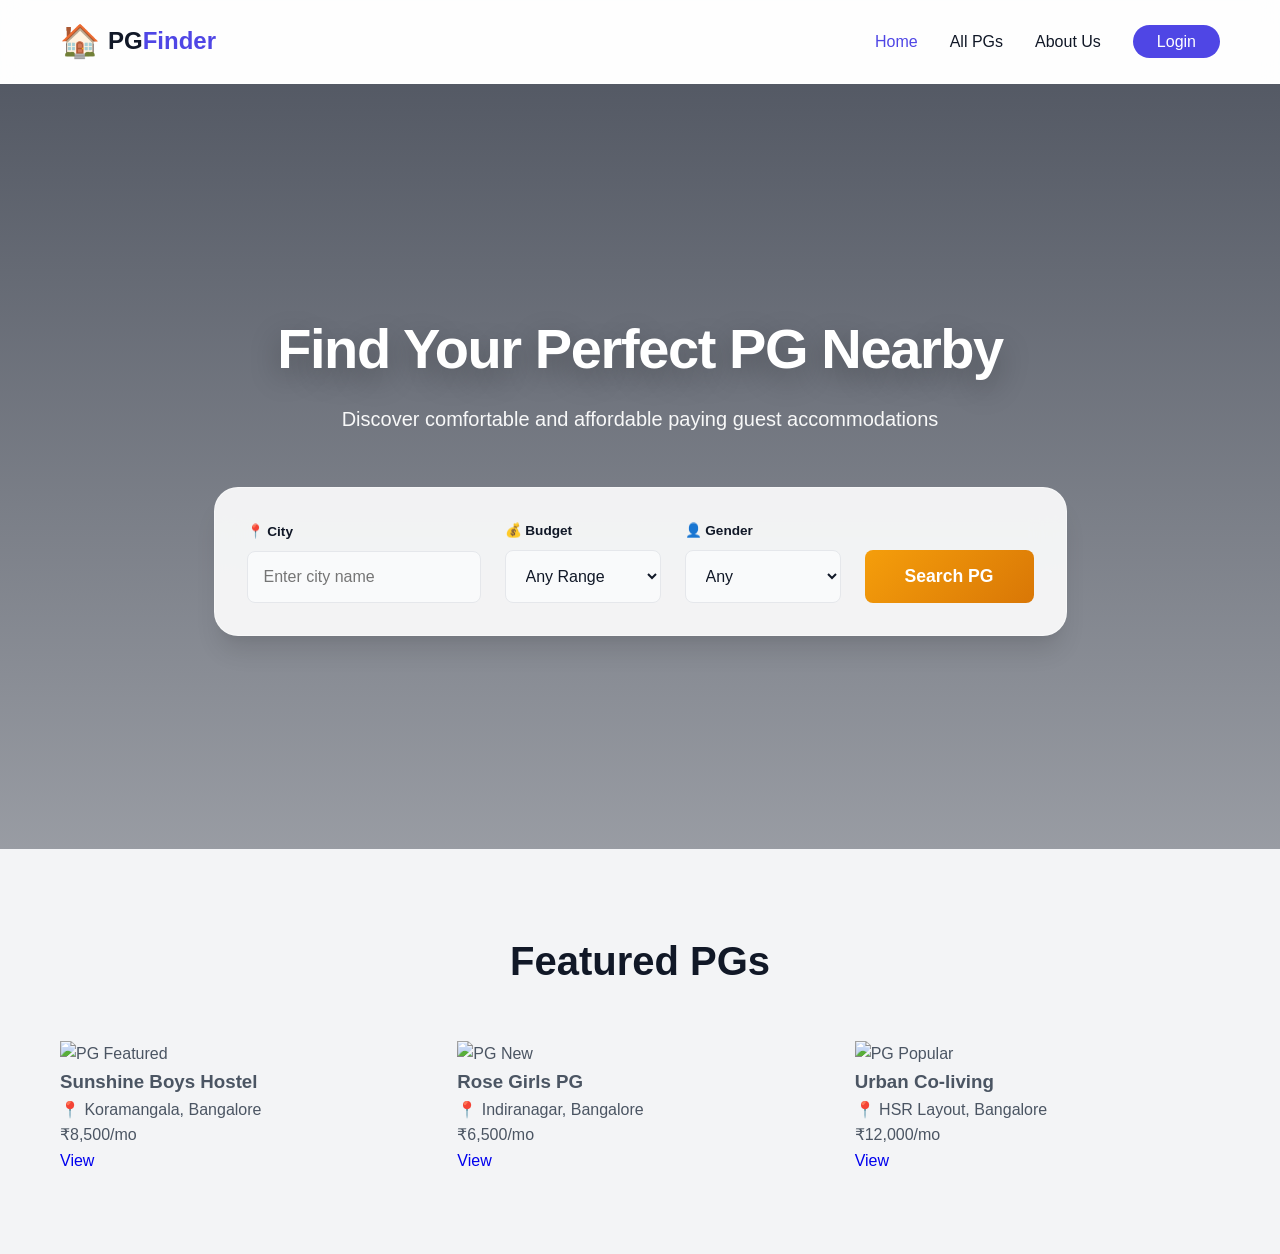
==== commit 0439ac8a: "added more pages" ====
--- a/index.html
+++ b/index.html
@@ -3,62 +3,48 @@
 <head>
     <meta charset="UTF-8">
     <meta name="viewport" content="width=device-width, initial-scale=1.0">
-    <title>PG Manager - Find Your Perfect PG</title>
-    <link rel="icon" href="./assets/images/house.png" type="image/png">
-    <link rel="preconnect" href="https://fonts.googleapis.com">
-    <link rel="preconnect" href="https://fonts.gstatic.com" crossorigin>
-    <link href="https://fonts.googleapis.com/css2?family=Poppins:wght@300;400;500;600;700&display=swap" rel="stylesheet">
+    <title>PGManager - Find Your Perfect PG</title>
     <link rel="stylesheet" href="assets/css/style.css">
     <link rel="stylesheet" href="assets/css/home.css">
 </head>
 <body>
-    <!-- Navigation Bar -->
-    <nav class="navbar">
+    <nav class="navbar glass">
         <div class="container">
             <div class="nav-wrapper">
                 <div class="logo">
                     <a href="index.html">
                         <span class="logo-icon">🏠</span>
-                        <span class="logo-text">PG<span class="highlight">Manager</span></span>
+                        <span class="logo-text">PG<span class="highlight">Finder</span></span>
                     </a>
                 </div>
                 <ul class="nav-links">
                     <li><a href="index.html" class="active">Home</a></li>
                     <li><a href="pgs.html">All PGs</a></li>
-                    <li><a href="login.html">List Your PG</a></li>
+                    <li><a href="about.html">About Us</a></li>
                     <li><a href="login.html" class="btn-login">Login</a></li>
                 </ul>
-                <div class="mobile-menu-toggle">
-                    <span></span>
-                    <span></span>
-                    <span></span>
-                </div>
+                <div class="mobile-menu-toggle"><span></span><span></span><span></span></div>
             </div>
         </div>
     </nav>
 
-    <!-- Hero Section -->
     <section class="hero">
         <div class="hero-overlay"></div>
         <div class="hero-content">
             <h1 class="hero-title">Find Your Perfect PG Nearby</h1>
             <p class="hero-subtitle">Discover comfortable and affordable paying guest accommodations</p>
-            
-            <!-- Search Bar -->
             <div class="search-container">
-                <div class="search-box">
+                <form class="search-box" action="pgs.html">
                     <div class="search-field">
                         <label>📍 City</label>
                         <input type="text" placeholder="Enter city name">
                     </div>
                     <div class="search-field">
-                        <label>💰 Rent Range</label>
+                        <label>💰 Budget</label>
                         <select>
-                            <option>Select Range</option>
-                            <option>₹3,000 - ₹5,000</option>
-                            <option>₹5,000 - ₹8,000</option>
-                            <option>₹8,000 - ₹12,000</option>
-                            <option>₹12,000+</option>
+                            <option>Any Range</option>
+                            <option>₹5k - ₹8k</option>
+                            <option>₹8k - ₹12k</option>
                         </select>
                     </div>
                     <div class="search-field">
@@ -67,192 +53,62 @@
                             <option>Any</option>
                             <option>Male</option>
                             <option>Female</option>
-                            <option>Co-living</option>
                         </select>
                     </div>
-                    <button class="btn-search">Search PG</button>
-                </div>
+                    <button type="submit" class="btn-search">Search PG</button>
+                </form>
             </div>
         </div>
     </section>
 
-    <!-- Featured PGs Section -->
     <section class="featured-section">
         <div class="container">
-            <div class="section-header">
-                <h2>Featured PGs</h2>
-                <a href="pgs.html" class="view-all">View All →</a>
-            </div>
-            
+            <h2 class="section-title">Featured PGs</h2>
             <div class="pg-grid">
-                <!-- PG Card 1 -->
                 <div class="pg-card">
                     <div class="pg-image">
-                        <img src="https://images.unsplash.com/photo-1522708323590-d24dbb6b0267?w=500" alt="Modern PG">
+                        <img src="https://images.unsplash.com/photo-1522708323590-d24dbb6b0267?w=500" alt="PG">
                         <span class="badge">Featured</span>
                     </div>
                     <div class="pg-content">
                         <h3>Sunshine Boys Hostel</h3>
                         <p class="location">📍 Koramangala, Bangalore</p>
-                        <div class="pg-features">
-                            <span class="feature">🛏️ Single/Double</span>
-                            <span class="feature">📶 WiFi</span>
-                            <span class="feature">🍽️ Meals</span>
-                        </div>
                         <div class="pg-footer">
-                            <div class="price">
-                                <span class="amount">₹8,500</span>
-                                <span class="period">/month</span>
-                            </div>
-                            <a href="pg-details.html" class="btn-view">View Details</a>
+                            <div class="price"><span class="amount">₹8,500</span><span class="period">/mo</span></div>
+                            <a href="pg-details.html" class="btn-view">View</a>
                         </div>
                     </div>
                 </div>
-
-                <!-- PG Card 2 -->
                 <div class="pg-card">
                     <div class="pg-image">
-                        <img src="https://images.unsplash.com/photo-1560448204-e02f11c3d0e2?w=500" alt="Girls PG">
-                        <span class="badge new">New</span>
+                        <img src="https://images.unsplash.com/photo-1560448204-e02f11c3d0e2?w=500" alt="PG">
+                        <span class="badge">New</span>
                     </div>
                     <div class="pg-content">
                         <h3>Rose Girls PG</h3>
                         <p class="location">📍 Indiranagar, Bangalore</p>
-                        <div class="pg-features">
-                            <span class="feature">🛏️ Triple Sharing</span>
-                            <span class="feature">🧺 Laundry</span>
-                            <span class="feature">🔒 Secure</span>
-                        </div>
                         <div class="pg-footer">
-                            <div class="price">
-                                <span class="amount">₹6,500</span>
-                                <span class="period">/month</span>
-                            </div>
-                            <a href="pg-details.html" class="btn-view">View Details</a>
+                            <div class="price"><span class="amount">₹6,500</span><span class="period">/mo</span></div>
+                            <a href="pg-details.html" class="btn-view">View</a>
                         </div>
                     </div>
                 </div>
-
-                <!-- PG Card 3 -->
                 <div class="pg-card">
                     <div class="pg-image">
-                        <img src="https://images.unsplash.com/photo-1502672260266-1c1ef2d93688?w=500" alt="Co-living">
+                        <img src="https://images.unsplash.com/photo-1502672260266-1c1ef2d93688?w=500" alt="PG">
                         <span class="badge">Popular</span>
                     </div>
                     <div class="pg-content">
-                        <h3>Urban Co-living Space</h3>
+                        <h3>Urban Co-living</h3>
                         <p class="location">📍 HSR Layout, Bangalore</p>
-                        <div class="pg-features">
-                            <span class="feature">🏋️ Gym</span>
-                            <span class="feature">📺 Common Area</span>
-                            <span class="feature">🅿️ Parking</span>
-                        </div>
                         <div class="pg-footer">
-                            <div class="price">
-                                <span class="amount">₹12,000</span>
-                                <span class="period">/month</span>
-                            </div>
-                            <a href="pg-details.html" class="btn-view">View Details</a>
-                        </div>
-                    </div>
-                </div>
-
-                <!-- PG Card 4 -->
-                <div class="pg-card">
-                    <div class="pg-image">
-                        <img src="https://images.unsplash.com/photo-1556912173-46c336c7fd55?w=500" alt="Budget PG">
-                    </div>
-                    <div class="pg-content">
-                        <h3>Budget Stay PG</h3>
-                        <p class="location">📍 Whitefield, Bangalore</p>
-                        <div class="pg-features">
-                            <span class="feature">🛏️ 4 Sharing</span>
-                            <span class="feature">📶 WiFi</span>
-                            <span class="feature">⚡ Power Backup</span>
-                        </div>
-                        <div class="pg-footer">
-                            <div class="price">
-                                <span class="amount">₹4,500</span>
-                                <span class="period">/month</span>
-                            </div>
-                            <a href="pg-details.html" class="btn-view">View Details</a>
+                            <div class="price"><span class="amount">₹12,000</span><span class="period">/mo</span></div>
+                            <a href="pg-details.html" class="btn-view">View</a>
                         </div>
                     </div>
                 </div>
             </div>
         </div>
     </section>
-
-    <!-- Why Choose Us Section -->
-    <section class="features-section">
-        <div class="container">
-            <h2 class="section-title">Why Choose PGFinder?</h2>
-            <div class="features-grid">
-                <div class="feature-card">
-                    <div class="feature-icon">🔍</div>
-                    <h3>Easy Search</h3>
-                    <p>Find your ideal PG with advanced filters and real-time availability</p>
-                </div>
-                <div class="feature-card">
-                    <div class="feature-icon">✅</div>
-                    <h3>Verified Listings</h3>
-                    <p>All PGs are verified with authentic photos and genuine reviews</p>
-                </div>
-                <div class="feature-card">
-                    <div class="feature-icon">💬</div>
-                    <h3>Direct Contact</h3>
-                    <p>Connect directly with PG owners without any middleman</p>
-                </div>
-                <div class="feature-card">
-                    <div class="feature-icon">🔒</div>
-                    <h3>Secure Booking</h3>
-                    <p>Safe and secure booking process with transparent pricing</p>
-                </div>
-            </div>
-        </div>
-    </section>
-
-    <!-- Footer -->
-    <footer class="footer">
-        <div class="container">
-            <div class="footer-grid">
-                <div class="footer-col">
-                    <h3>About PGFinder</h3>
-                    <p>Your trusted platform for finding comfortable and affordable PG accommodations across major cities in India.</p>
-                </div>
-                <div class="footer-col">
-                    <h3>Quick Links</h3>
-                    <ul>
-                        <li><a href="pgs.html">Browse PGs</a></li>
-                        <li><a href="login.html">List Your PG</a></li>
-                        <li><a href="#">About Us</a></li>
-                        <li><a href="#">Contact</a></li>
-                    </ul>
-                </div>
-                <div class="footer-col">
-                    <h3>Popular Cities</h3>
-                    <ul>
-                        <li><a href="pgs.html">Bangalore</a></li>
-                        <li><a href="pgs.html">Mumbai</a></li>
-                        <li><a href="pgs.html">Delhi</a></li>
-                        <li><a href="pgs.html">Pune</a></li>
-                    </ul>
-                </div>
-                <div class="footer-col">
-                    <h3>Legal</h3>
-                    <ul>
-                        <li><a href="#">Terms of Service</a></li>
-                        <li><a href="#">Privacy Policy</a></li>
-                        <li><a href="#">Refund Policy</a></li>
-                        <li><a href="#">FAQ</a></li>
-                    </ul>
-                </div>
-            </div>
-            <div class="footer-bottom">
-                <p>&copy; 2025 PGFinder. All rights reserved.</p>
-                <p>By Shahid, Shikhar and Shorya</p>
-            </div>
-        </div>
-    </footer>
 </body>
 </html>
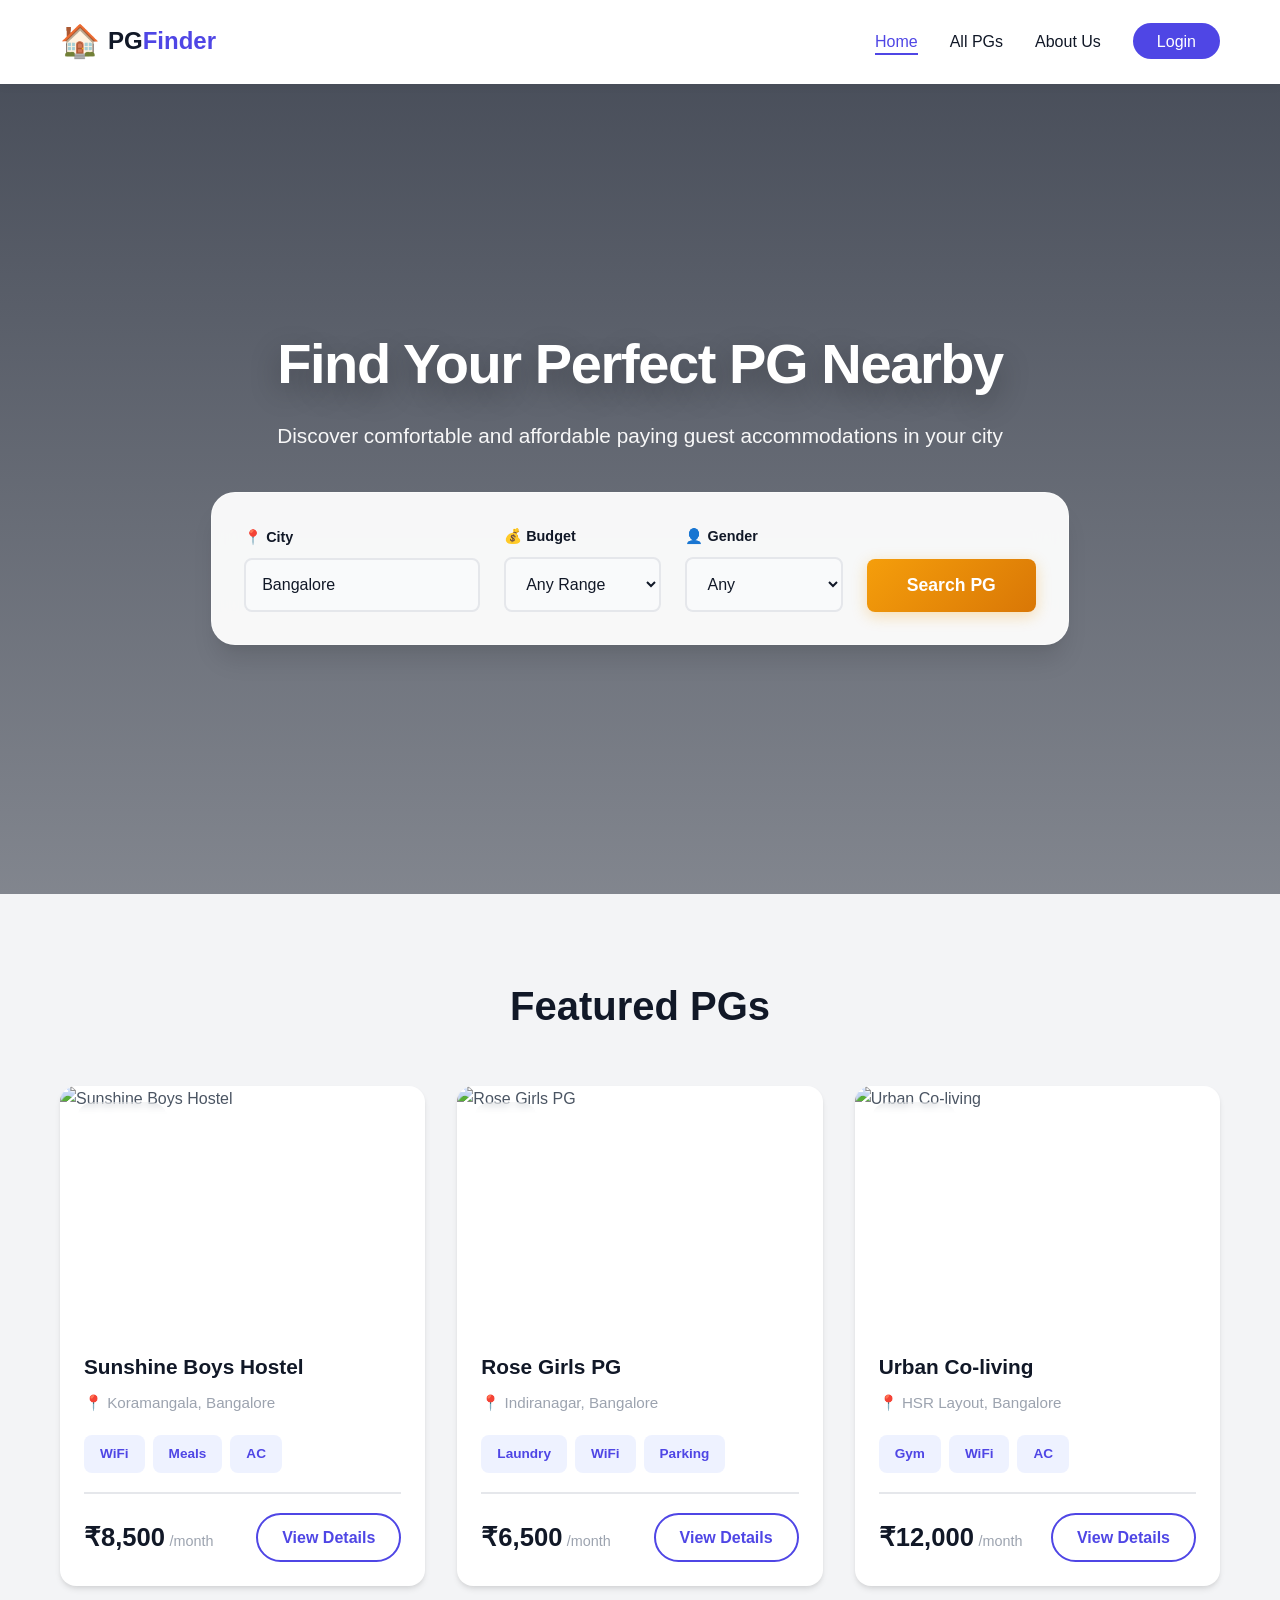
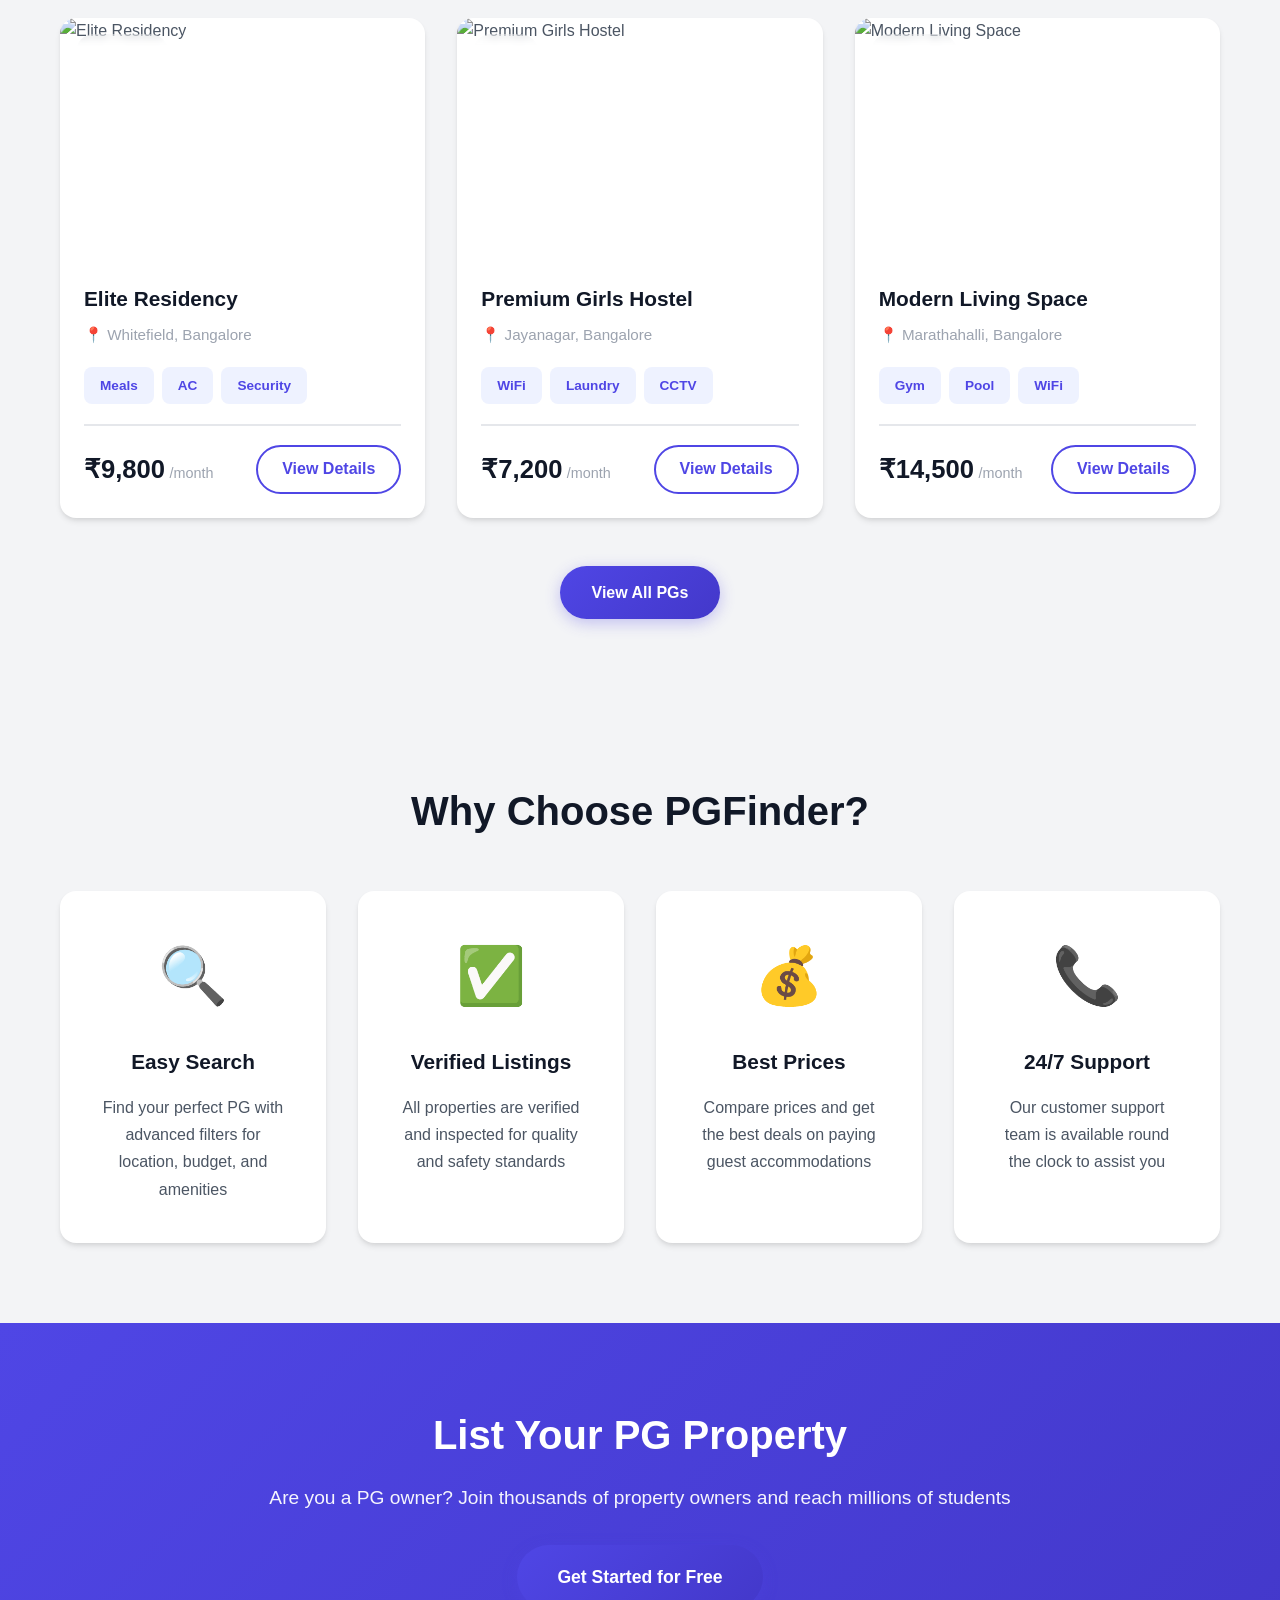
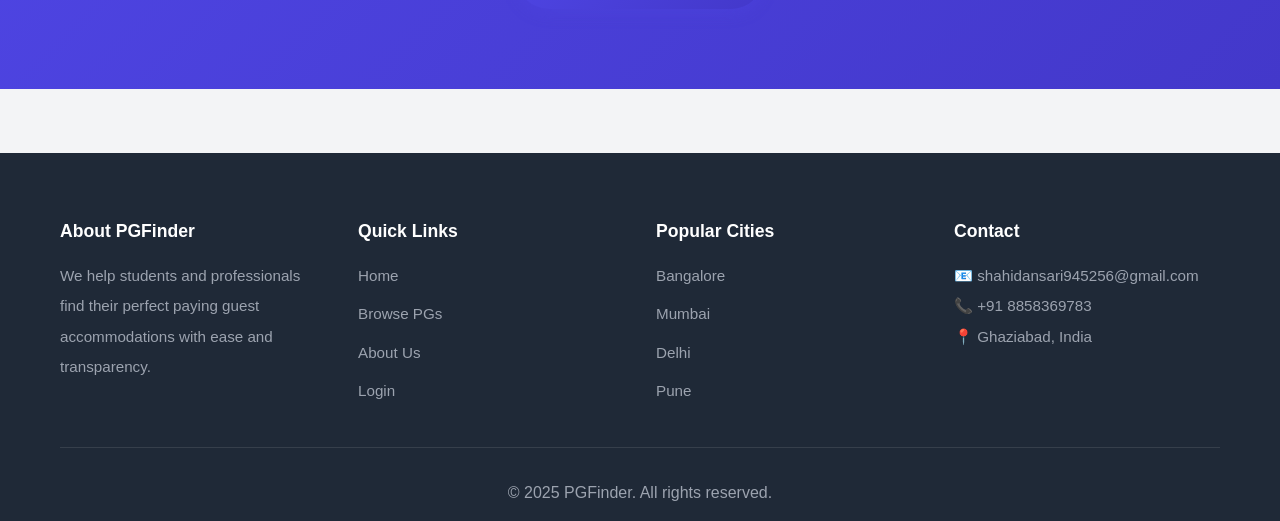
==== commit d0e27761: "fixing some pages" ====
--- a/index.html
+++ b/index.html
@@ -3,11 +3,13 @@
 <head>
     <meta charset="UTF-8">
     <meta name="viewport" content="width=device-width, initial-scale=1.0">
-    <title>PGManager - Find Your Perfect PG</title>
+    <title>PGFinder - Find Your Perfect PG Accommodation</title>
     <link rel="stylesheet" href="assets/css/style.css">
     <link rel="stylesheet" href="assets/css/home.css">
+    <link rel="shortcut icon" href="assets\images\house.png" type="image/x-icon">
 </head>
 <body>
+    <!-- Navigation -->
     <nav class="navbar glass">
         <div class="container">
             <div class="nav-wrapper">
@@ -23,21 +25,22 @@
                     <li><a href="about.html">About Us</a></li>
                     <li><a href="login.html" class="btn-login">Login</a></li>
                 </ul>
-                <div class="mobile-menu-toggle"><span></span><span></span><span></span></div>
             </div>
         </div>
     </nav>
 
+    <!-- Hero Section -->
     <section class="hero">
         <div class="hero-overlay"></div>
         <div class="hero-content">
             <h1 class="hero-title">Find Your Perfect PG Nearby</h1>
-            <p class="hero-subtitle">Discover comfortable and affordable paying guest accommodations</p>
+            <p class="hero-subtitle">Discover comfortable and affordable paying guest accommodations in your city</p>
+            
             <div class="search-container">
                 <form class="search-box" action="pgs.html">
                     <div class="search-field">
                         <label>📍 City</label>
-                        <input type="text" placeholder="Enter city name">
+                        <input type="text" placeholder="Enter city name" value="Bangalore">
                     </div>
                     <div class="search-field">
                         <label>💰 Budget</label>
@@ -45,6 +48,8 @@
                             <option>Any Range</option>
                             <option>₹5k - ₹8k</option>
                             <option>₹8k - ₹12k</option>
+                            <option>₹12k - ₹15k</option>
+                            <option>₹15k+</option>
                         </select>
                     </div>
                     <div class="search-field">
@@ -53,6 +58,7 @@
                             <option>Any</option>
                             <option>Male</option>
                             <option>Female</option>
+                            <option>Co-living</option>
                         </select>
                     </div>
                     <button type="submit" class="btn-search">Search PG</button>
@@ -61,54 +67,239 @@
         </div>
     </section>
 
+    <!-- Featured PGs Section -->
     <section class="featured-section">
         <div class="container">
             <h2 class="section-title">Featured PGs</h2>
             <div class="pg-grid">
-                <div class="pg-card">
-                    <div class="pg-image">
-                        <img src="https://images.unsplash.com/photo-1522708323590-d24dbb6b0267?w=500" alt="PG">
+                <!-- PG Card 1 -->
+                <div class="pg-card">
+                    <div class="pg-image">
+                        <img src="https://images.unsplash.com/photo-1522708323590-d24dbb6b0267?w=500" alt="Sunshine Boys Hostel">
                         <span class="badge">Featured</span>
                     </div>
                     <div class="pg-content">
                         <h3>Sunshine Boys Hostel</h3>
                         <p class="location">📍 Koramangala, Bangalore</p>
-                        <div class="pg-footer">
-                            <div class="price"><span class="amount">₹8,500</span><span class="period">/mo</span></div>
-                            <a href="pg-details.html" class="btn-view">View</a>
-                        </div>
-                    </div>
-                </div>
-                <div class="pg-card">
-                    <div class="pg-image">
-                        <img src="https://images.unsplash.com/photo-1560448204-e02f11c3d0e2?w=500" alt="PG">
-                        <span class="badge">New</span>
+                        <div class="pg-features">
+                            <span class="feature">WiFi</span>
+                            <span class="feature">Meals</span>
+                            <span class="feature">AC</span>
+                        </div>
+                        <div class="pg-footer">
+                            <div class="price">
+                                <span class="amount">₹8,500</span>
+                                <span class="period">/month</span>
+                            </div>
+                            <a href="pg-details.html" class="btn-view">View Details</a>
+                        </div>
+                    </div>
+                </div>
+
+                <!-- PG Card 2 -->
+                <div class="pg-card">
+                    <div class="pg-image">
+                        <img src="https://images.unsplash.com/photo-1560448204-e02f11c3d0e2?w=500" alt="Rose Girls PG">
+                        <span class="badge badge-new">New</span>
                     </div>
                     <div class="pg-content">
                         <h3>Rose Girls PG</h3>
                         <p class="location">📍 Indiranagar, Bangalore</p>
-                        <div class="pg-footer">
-                            <div class="price"><span class="amount">₹6,500</span><span class="period">/mo</span></div>
-                            <a href="pg-details.html" class="btn-view">View</a>
-                        </div>
-                    </div>
-                </div>
-                <div class="pg-card">
-                    <div class="pg-image">
-                        <img src="https://images.unsplash.com/photo-1502672260266-1c1ef2d93688?w=500" alt="PG">
-                        <span class="badge">Popular</span>
+                        <div class="pg-features">
+                            <span class="feature">Laundry</span>
+                            <span class="feature">WiFi</span>
+                            <span class="feature">Parking</span>
+                        </div>
+                        <div class="pg-footer">
+                            <div class="price">
+                                <span class="amount">₹6,500</span>
+                                <span class="period">/month</span>
+                            </div>
+                            <a href="pg-details.html" class="btn-view">View Details</a>
+                        </div>
+                    </div>
+                </div>
+
+                <!-- PG Card 3 -->
+                <div class="pg-card">
+                    <div class="pg-image">
+                        <img src="https://images.unsplash.com/photo-1502672260266-1c1ef2d93688?w=500" alt="Urban Co-living">
+                        <span class="badge badge-popular">Popular</span>
                     </div>
                     <div class="pg-content">
                         <h3>Urban Co-living</h3>
                         <p class="location">📍 HSR Layout, Bangalore</p>
-                        <div class="pg-footer">
-                            <div class="price"><span class="amount">₹12,000</span><span class="period">/mo</span></div>
-                            <a href="pg-details.html" class="btn-view">View</a>
-                        </div>
-                    </div>
-                </div>
+                        <div class="pg-features">
+                            <span class="feature">Gym</span>
+                            <span class="feature">WiFi</span>
+                            <span class="feature">AC</span>
+                        </div>
+                        <div class="pg-footer">
+                            <div class="price">
+                                <span class="amount">₹12,000</span>
+                                <span class="period">/month</span>
+                            </div>
+                            <a href="pg-details.html" class="btn-view">View Details</a>
+                        </div>
+                    </div>
+                </div>
+
+                <!-- PG Card 4 -->
+                <div class="pg-card">
+                    <div class="pg-image">
+                        <img src="https://images.unsplash.com/photo-1556912172-45b7abe8b7e1?w=500" alt="Elite Residency">
+                        <span class="badge">Featured</span>
+                    </div>
+                    <div class="pg-content">
+                        <h3>Elite Residency</h3>
+                        <p class="location">📍 Whitefield, Bangalore</p>
+                        <div class="pg-features">
+                            <span class="feature">Meals</span>
+                            <span class="feature">AC</span>
+                            <span class="feature">Security</span>
+                        </div>
+                        <div class="pg-footer">
+                            <div class="price">
+                                <span class="amount">₹9,800</span>
+                                <span class="period">/month</span>
+                            </div>
+                            <a href="pg-details.html" class="btn-view">View Details</a>
+                        </div>
+                    </div>
+                </div>
+
+                <!-- PG Card 5 -->
+                <div class="pg-card">
+                    <div class="pg-image">
+                        <img src="https://images.unsplash.com/photo-1555854877-bab0e564b8d5?w=500" alt="Premium Girls Hostel">
+                        <span class="badge badge-new">New</span>
+                    </div>
+                    <div class="pg-content">
+                        <h3>Premium Girls Hostel</h3>
+                        <p class="location">📍 Jayanagar, Bangalore</p>
+                        <div class="pg-features">
+                            <span class="feature">WiFi</span>
+                            <span class="feature">Laundry</span>
+                            <span class="feature">CCTV</span>
+                        </div>
+                        <div class="pg-footer">
+                            <div class="price">
+                                <span class="amount">₹7,200</span>
+                                <span class="period">/month</span>
+                            </div>
+                            <a href="pg-details.html" class="btn-view">View Details</a>
+                        </div>
+                    </div>
+                </div>
+
+                <!-- PG Card 6 -->
+                <div class="pg-card">
+                    <div class="pg-image">
+                        <img src="https://images.unsplash.com/photo-1493809842364-78817add7ffb?w=500" alt="Modern Living Space">
+                        <span class="badge badge-popular">Popular</span>
+                    </div>
+                    <div class="pg-content">
+                        <h3>Modern Living Space</h3>
+                        <p class="location">📍 Marathahalli, Bangalore</p>
+                        <div class="pg-features">
+                            <span class="feature">Gym</span>
+                            <span class="feature">Pool</span>
+                            <span class="feature">WiFi</span>
+                        </div>
+                        <div class="pg-footer">
+                            <div class="price">
+                                <span class="amount">₹14,500</span>
+                                <span class="period">/month</span>
+                            </div>
+                            <a href="pg-details.html" class="btn-view">View Details</a>
+                        </div>
+                    </div>
+                </div>
+            </div>
+            
+            <div style="text-align: center; margin-top: 3rem;">
+                <a href="pgs.html" class="btn-primary">View All PGs</a>
             </div>
         </div>
     </section>
+
+    <!-- Features Section -->
+    <section class="features-section">
+        <div class="container">
+            <h2 class="section-title">Why Choose PGFinder?</h2>
+            <div class="features-grid">
+                <div class="feature-card">
+                    <div class="feature-icon">🔍</div>
+                    <h3>Easy Search</h3>
+                    <p>Find your perfect PG with advanced filters for location, budget, and amenities</p>
+                </div>
+                <div class="feature-card">
+                    <div class="feature-icon">✅</div>
+                    <h3>Verified Listings</h3>
+                    <p>All properties are verified and inspected for quality and safety standards</p>
+                </div>
+                <div class="feature-card">
+                    <div class="feature-icon">💰</div>
+                    <h3>Best Prices</h3>
+                    <p>Compare prices and get the best deals on paying guest accommodations</p>
+                </div>
+                <div class="feature-card">
+                    <div class="feature-icon">📞</div>
+                    <h3>24/7 Support</h3>
+                    <p>Our customer support team is available round the clock to assist you</p>
+                </div>
+            </div>
+        </div>
+    </section>
+
+    <!-- CTA Section -->
+    <section class="cta-section">
+        <div class="container">
+            <div class="cta-content">
+                <h2>List Your PG Property</h2>
+                <p>Are you a PG owner? Join thousands of property owners and reach millions of students</p>
+                <a href="login.html" class="btn-primary btn-large">Get Started for Free</a>
+            </div>
+        </div>
+    </section>
+
+    <!-- Footer -->
+    <footer class="footer">
+        <div class="container">
+            <div class="footer-grid">
+                <div class="footer-col">
+                    <h3>About PGFinder</h3>
+                    <p>We help students and professionals find their perfect paying guest accommodations with ease and transparency.</p>
+                </div>
+                <div class="footer-col">
+                    <h3>Quick Links</h3>
+                    <ul>
+                        <li><a href="index.html">Home</a></li>
+                        <li><a href="pgs.html">Browse PGs</a></li>
+                        <li><a href="about.html">About Us</a></li>
+                        <li><a href="login.html">Login</a></li>
+                    </ul>
+                </div>
+                <div class="footer-col">
+                    <h3>Popular Cities</h3>
+                    <ul>
+                        <li><a href="pgs.html">Bangalore</a></li>
+                        <li><a href="pgs.html">Mumbai</a></li>
+                        <li><a href="pgs.html">Delhi</a></li>
+                        <li><a href="pgs.html">Pune</a></li>
+                    </ul>
+                </div>
+                <div class="footer-col">
+                    <h3>Contact</h3>
+                    <p>📧 shahidansari945256@gmail.com</p>
+                    <p>📞 +91 8858369783 </p>
+                    <p>📍 Ghaziabad, India</p>
+                </div>
+            </div>
+            <div class="footer-bottom">
+                <p>&copy; 2025 PGFinder. All rights reserved.</p>
+            </div>
+        </div>
+    </footer>
 </body>
 </html>
--- a/assets/css/style.css
+++ b/assets/css/style.css
@@ -1,33 +1,29 @@
 /* Global Styles */
 :root {
-    /* Modern Indigo Theme */
-    --primary: #4F46E5;       /* Indigo 600 */
-    --primary-dark: #4338CA;  /* Indigo 700 */
-    --primary-light: #818CF8; /* Indigo 400 */
-    --accent: #F59E0B;        /* Amber 500 */
-    
-    /* Neutral Scales */
-    --background: #F3F4F6;    /* Cool Gray 100 */
+    --primary: #4F46E5;
+    --primary-dark: #4338CA;
+    --primary-light: #818CF8;
+    --accent: #F59E0B;
+    --success: #10B981;
+    --warning: #F59E0B;
+    --danger: #EF4444;
+    
+    --background: #F3F4F6;
     --surface: #FFFFFF;
-    --text-main: #111827;     /* Cool Gray 900 */
-    --text-body: #4B5563;     /* Cool Gray 600 */
-    --text-light: #9CA3AF;    /* Cool Gray 400 */
+    --text-main: #111827;
+    --text-body: #4B5563;
+    --text-light: #9CA3AF;
     --border: #E5E7EB;
     
-    /* Modern Elevation (Soft Shadows) */
     --shadow-sm: 0 1px 2px 0 rgba(0, 0, 0, 0.05);
     --shadow-md: 0 4px 6px -1px rgba(0, 0, 0, 0.1), 0 2px 4px -1px rgba(0, 0, 0, 0.06);
     --shadow-lg: 0 10px 15px -3px rgba(0, 0, 0, 0.1), 0 4px 6px -2px rgba(0, 0, 0, 0.05);
     --shadow-xl: 0 20px 25px -5px rgba(0, 0, 0, 0.1), 0 10px 10px -5px rgba(0, 0, 0, 0.04);
     
-    /* Shape */
-    --radius-sm: 0.5rem;   /* 8px */
-    --radius-md: 1rem;     /* 16px */
-    --radius-lg: 1.5rem;   /* 24px */
-    
-    /* Status */
-    --success: #10B981;    /* Emerald 500 */
-    --warning: #F59E0B;
+    --radius-sm: 0.5rem;
+    --radius-md: 1rem;
+    --radius-lg: 1.5rem;
+    
     --white: #ffffff;
 }
 
@@ -38,7 +34,7 @@
 }
 
 body {
-    font-family: 'Poppins', sans-serif;
+    font-family: 'Segoe UI', Tahoma, Geneva, Verdana, sans-serif;
     color: var(--text-body);
     background-color: var(--background);
     line-height: 1.6;
@@ -51,9 +47,8 @@
     padding: 0 20px;
 }
 
-/* Glassmorphism Utility */
 .glass {
-    background: rgba(255, 255, 255, 0.85);
+    background: rgba(255, 255, 255, 0.95);
     backdrop-filter: blur(12px);
     -webkit-backdrop-filter: blur(12px);
     border-bottom: 1px solid rgba(255, 255, 255, 0.5);
@@ -65,6 +60,7 @@
     top: 0;
     z-index: 1000;
     transition: all 0.3s ease;
+    box-shadow: 0 2px 10px rgba(0, 0, 0, 0.05);
 }
 
 .nav-wrapper {
@@ -107,6 +103,22 @@
     position: relative;
 }
 
+.nav-links a::after {
+    content: '';
+    position: absolute;
+    bottom: -5px;
+    left: 0;
+    width: 0;
+    height: 2px;
+    background: var(--primary);
+    transition: width 0.3s ease;
+}
+
+.nav-links a:hover::after,
+.nav-links a.active::after {
+    width: 100%;
+}
+
 .nav-links a:hover,
 .nav-links a.active {
     color: var(--primary);
@@ -114,7 +126,7 @@
 
 /* Buttons */
 button, .btn-search, .btn-view, .btn-primary, .btn-secondary, .btn-contact, .share-btn {
-    font-family: 'Poppins', sans-serif;
+    font-family: inherit;
     cursor: pointer;
     border: none;
     transition: all 0.3s cubic-bezier(0.4, 0, 0.2, 1);
@@ -126,65 +138,59 @@
 .btn-primary {
     background: linear-gradient(135deg, var(--primary), var(--primary-dark));
     color: var(--white);
-    padding: 0.75rem 2rem;
+    padding: 0.875rem 2rem;
     border-radius: 50px;
     font-weight: 600;
     font-size: 1rem;
-    box-shadow: 0 4px 15px rgba(79, 70, 229, 0.4);
+    box-shadow: 0 4px 15px rgba(79, 70, 229, 0.3);
 }
 
 .btn-primary:hover {
     transform: translateY(-3px);
-    box-shadow: 0 8px 25px rgba(79, 70, 229, 0.5);
+    box-shadow: 0 8px 25px rgba(79, 70, 229, 0.4);
+}
+
+.btn-large {
+    padding: 1.1rem 2.5rem;
+    font-size: 1.1rem;
 }
 
 .btn-secondary {
     background: var(--surface);
     color: var(--primary);
-    padding: 0.75rem 2rem;
+    padding: 0.875rem 2rem;
     border-radius: 50px;
-    border: 2px solid transparent;
+    border: 2px solid var(--primary);
     font-weight: 600;
     font-size: 1rem;
-    box-shadow: var(--shadow-sm);
 }
 
 .btn-secondary:hover {
     background: var(--primary);
     color: var(--white);
+    transform: translateY(-2px);
 }
 
 .btn-login {
-    padding: 0.5rem 1.5rem;
+    padding: 0.6rem 1.5rem;
     background: var(--primary);
     color: var(--white) !important;
     border-radius: 50px;
     transition: all 0.3s ease;
 }
 
+.btn-login::after {
+    display: none !important;
+}
+
 .btn-login:hover {
     background: var(--primary-dark);
     transform: translateY(-2px);
 }
 
-/* Mobile Menu */
-.mobile-menu-toggle {
-    display: none;
-    flex-direction: column;
-    gap: 5px;
-    cursor: pointer;
-}
-
-.mobile-menu-toggle span {
-    width: 25px;
-    height: 3px;
-    background: var(--text-main);
-    border-radius: 2px;
-}
-
 /* Footer */
 .footer {
-    background: #1F2937; /* Dark Gray */
+    background: #1F2937;
     color: var(--white);
     padding: 4rem 0 1rem;
     margin-top: 4rem;
@@ -200,18 +206,27 @@
 .footer-col h3 {
     margin-bottom: 1rem;
     color: var(--white);
+    font-size: 1.1rem;
 }
 
 .footer-col p, .footer-col ul li a {
     color: #9CA3AF;
     text-decoration: none;
     font-size: 0.95rem;
-    line-height: 1.6;
-}
-
-.footer-col ul { list-style: none; }
-.footer-col ul li { margin-bottom: 0.5rem; }
-.footer-col ul li a:hover { color: var(--white); }
+    line-height: 2;
+}
+
+.footer-col ul { 
+    list-style: none; 
+}
+
+.footer-col ul li { 
+    margin-bottom: 0.5rem; 
+}
+
+.footer-col ul li a:hover { 
+    color: var(--white); 
+}
 
 .footer-bottom {
     text-align: center;
@@ -221,12 +236,21 @@
 }
 
 /* Utilities */
-.text-center { text-align: center; }
-.mb-4 { margin-bottom: 2rem; }
+.text-center { 
+    text-align: center; 
+}
+
+.mb-4 { 
+    margin-bottom: 2rem; 
+}
 
 /* Responsive Global */
 @media (max-width: 768px) {
-    .nav-links { display: none; }
-    .mobile-menu-toggle { display: flex; }
-    .container { padding: 0 1.5rem; }
+    .nav-links { 
+        display: none; 
+    }
+    
+    .container { 
+        padding: 0 1rem; 
+    }
 }
--- a/assets/css/home.css
+++ b/assets/css/home.css
@@ -1,7 +1,7 @@
 /* Hero Section */
 .hero {
     position: relative;
-    min-height: 85vh;
+    min-height: 90vh;
     background-image: url('https://images.unsplash.com/photo-1522708323590-d24dbb6b0267?w=1600');
     background-size: cover;
     background-position: center;
@@ -14,8 +14,11 @@
 
 .hero-overlay {
     position: absolute;
-    top: 0; left: 0; right: 0; bottom: 0;
-    background: linear-gradient(to bottom, rgba(17, 24, 39, 0.7), rgba(17, 24, 39, 0.4));
+    top: 0;
+    left: 0;
+    right: 0;
+    bottom: 0;
+    background: linear-gradient(to bottom, rgba(17, 24, 39, 0.75), rgba(17, 24, 39, 0.5));
 }
 
 .hero-content {
@@ -37,18 +40,19 @@
 }
 
 .hero-subtitle {
-    font-size: 1.25rem;
-    margin-bottom: 2rem;
+    font-size: 1.3rem;
+    margin-bottom: 2.5rem;
     opacity: 0.95;
-}
-
-/* Floating Search Box */
+    line-height: 1.6;
+}
+
+/* Search Box */
 .search-container {
     margin-top: 2rem;
 }
 
 .search-box {
-    background: rgba(255, 255, 255, 0.9);
+    background: rgba(255, 255, 255, 0.95);
     backdrop-filter: blur(16px);
     -webkit-backdrop-filter: blur(16px);
     padding: 2rem;
@@ -59,7 +63,6 @@
     grid-template-columns: 1.5fr 1fr 1fr auto;
     gap: 1.5rem;
     align-items: end;
-    transform: translateY(20px);
 }
 
 .search-field {
@@ -69,21 +72,21 @@
 }
 
 .search-field label {
-    font-size: 0.85rem;
-    font-weight: 600;
-    color: var(--text-main);
-    margin-bottom: 0.5rem;
+    font-size: 0.9rem;
+    font-weight: 600;
+    color: var(--text-main);
+    margin-bottom: 0.6rem;
 }
 
 .search-field input,
 .search-field select {
     padding: 1rem;
     background: #F9FAFB;
-    border: 1px solid var(--border);
+    border: 2px solid var(--border);
     border-radius: var(--radius-sm);
     font-size: 1rem;
     color: var(--text-main);
-    transition: all 0.2s;
+    transition: all 0.3s;
     width: 100%;
 }
 
@@ -102,11 +105,12 @@
     border-radius: var(--radius-sm);
     font-weight: 600;
     font-size: 1.1rem;
+    box-shadow: 0 4px 15px rgba(245, 158, 11, 0.3);
 }
 
 .btn-search:hover {
     transform: translateY(-2px);
-    box-shadow: 0 5px 15px rgba(245, 158, 11, 0.4);
+    box-shadow: 0 6px 20px rgba(245, 158, 11, 0.4);
 }
 
 /* Sections */
@@ -122,16 +126,143 @@
     margin-bottom: 3rem;
 }
 
+/* PG Grid */
 .pg-grid {
     display: grid;
-    grid-template-columns: repeat(auto-fill, minmax(300px, 1fr));
+    grid-template-columns: repeat(auto-fill, minmax(320px, 1fr));
     gap: 2rem;
 }
 
-/* Feature Cards */
+.pg-card {
+    background: var(--surface);
+    border-radius: var(--radius-md);
+    box-shadow: var(--shadow-md);
+    overflow: hidden;
+    transition: all 0.4s ease;
+    display: flex;
+    flex-direction: column;
+}
+
+.pg-card:hover {
+    transform: translateY(-10px);
+    box-shadow: var(--shadow-xl);
+}
+
+.pg-image {
+    position: relative;
+    height: 240px;
+    overflow: hidden;
+}
+
+.pg-image img {
+    width: 100%;
+    height: 100%;
+    object-fit: cover;
+    transition: transform 0.6s ease;
+}
+
+.pg-card:hover .pg-image img {
+    transform: scale(1.15);
+}
+
+.badge {
+    position: absolute;
+    top: 1rem;
+    left: 1rem;
+    background: rgba(16, 185, 129, 0.95);
+    backdrop-filter: blur(4px);
+    color: var(--white);
+    padding: 0.5rem 1.2rem;
+    border-radius: 25px;
+    font-size: 0.8rem;
+    font-weight: 600;
+    box-shadow: 0 4px 12px rgba(0,0,0,0.15);
+}
+
+.badge-new {
+    background: rgba(59, 130, 246, 0.95);
+}
+
+.badge-popular {
+    background: rgba(245, 158, 11, 0.95);
+}
+
+.pg-content {
+    padding: 1.5rem;
+    display: flex;
+    flex-direction: column;
+    flex-grow: 1;
+}
+
+.pg-content h3 {
+    font-size: 1.3rem;
+    margin-bottom: 0.5rem;
+    color: var(--text-main);
+    font-weight: 700;
+}
+
+.location {
+    color: var(--text-light);
+    font-size: 0.95rem;
+    margin-bottom: 1.2rem;
+}
+
+.pg-features {
+    display: flex;
+    flex-wrap: wrap;
+    gap: 0.5rem;
+    margin-bottom: 1.2rem;
+    margin-top: auto;
+}
+
+.feature {
+    background: #EEF2FF;
+    color: var(--primary);
+    padding: 0.5rem 1rem;
+    border-radius: 8px;
+    font-size: 0.85rem;
+    font-weight: 600;
+}
+
+.pg-footer {
+    display: flex;
+    justify-content: space-between;
+    align-items: center;
+    padding-top: 1.2rem;
+    border-top: 2px solid var(--border);
+}
+
+.price .amount {
+    font-size: 1.6rem;
+    font-weight: 700;
+    color: var(--text-main);
+}
+
+.price .period {
+    font-size: 0.9rem;
+    color: var(--text-light);
+}
+
+.btn-view {
+    text-decoration: none;
+    padding: 0.6rem 1.5rem;
+    background: var(--surface);
+    color: var(--primary);
+    border: 2px solid var(--primary);
+    border-radius: 50px;
+    font-weight: 600;
+    transition: all 0.3s ease;
+}
+
+.btn-view:hover {
+    background: var(--primary);
+    color: var(--white);
+}
+
+/* Features Grid */
 .features-grid {
     display: grid;
-    grid-template-columns: repeat(auto-fit, minmax(250px, 1fr));
+    grid-template-columns: repeat(auto-fit, minmax(260px, 1fr));
     gap: 2rem;
 }
 
@@ -141,7 +272,7 @@
     background: var(--surface);
     border-radius: var(--radius-md);
     box-shadow: var(--shadow-md);
-    transition: all 0.3s ease;
+    transition: all 0.4s ease;
 }
 
 .feature-card:hover {
@@ -150,30 +281,87 @@
 }
 
 .feature-icon {
-    font-size: 3rem;
+    font-size: 3.5rem;
     margin-bottom: 1.5rem;
     display: inline-block;
 }
 
-/* Keyframes */
+.feature-card h3 {
+    font-size: 1.3rem;
+    margin-bottom: 1rem;
+    color: var(--text-main);
+}
+
+.feature-card p {
+    color: var(--text-body);
+    line-height: 1.7;
+}
+
+/* CTA Section */
+.cta-section {
+    background: linear-gradient(135deg, var(--primary), var(--primary-dark));
+    padding: 5rem 0;
+    text-align: center;
+}
+
+.cta-content {
+    color: var(--white);
+}
+
+.cta-content h2 {
+    font-size: 2.5rem;
+    margin-bottom: 1rem;
+}
+
+.cta-content p {
+    font-size: 1.2rem;
+    margin-bottom: 2rem;
+    opacity: 0.95;
+}
+
+/* Animations */
 @keyframes fadeInDown {
-    from { opacity: 0; transform: translateY(-30px); }
-    to { opacity: 1; transform: translateY(0); }
-}
-
-/* Mobile */
+    from {
+        opacity: 0;
+        transform: translateY(-30px);
+    }
+    to {
+        opacity: 1;
+        transform: translateY(0);
+    }
+}
+
+/* Responsive */
 @media (max-width: 992px) {
-    .search-box { grid-template-columns: 1fr 1fr; }
-    .btn-search { grid-column: 1 / -1; }
+    .search-box {
+        grid-template-columns: 1fr 1fr;
+    }
+    
+    .btn-search {
+        grid-column: 1 / -1;
+    }
 }
 
 @media (max-width: 768px) {
-    .hero-title { font-size: 2.5rem; }
-    .search-box { 
-        grid-template-columns: 1fr; 
+    .hero-title {
+        font-size: 2.5rem;
+    }
+    
+    .hero-subtitle {
+        font-size: 1.1rem;
+    }
+    
+    .search-box {
+        grid-template-columns: 1fr;
         padding: 1.5rem;
         gap: 1rem;
-        margin-top: -3rem; /* Pull up */
-    }
-    .pg-grid { grid-template-columns: 1fr; }
+    }
+    
+    .pg-grid {
+        grid-template-columns: 1fr;
+    }
+    
+    .section-title {
+        font-size: 2rem;
+    }
 }
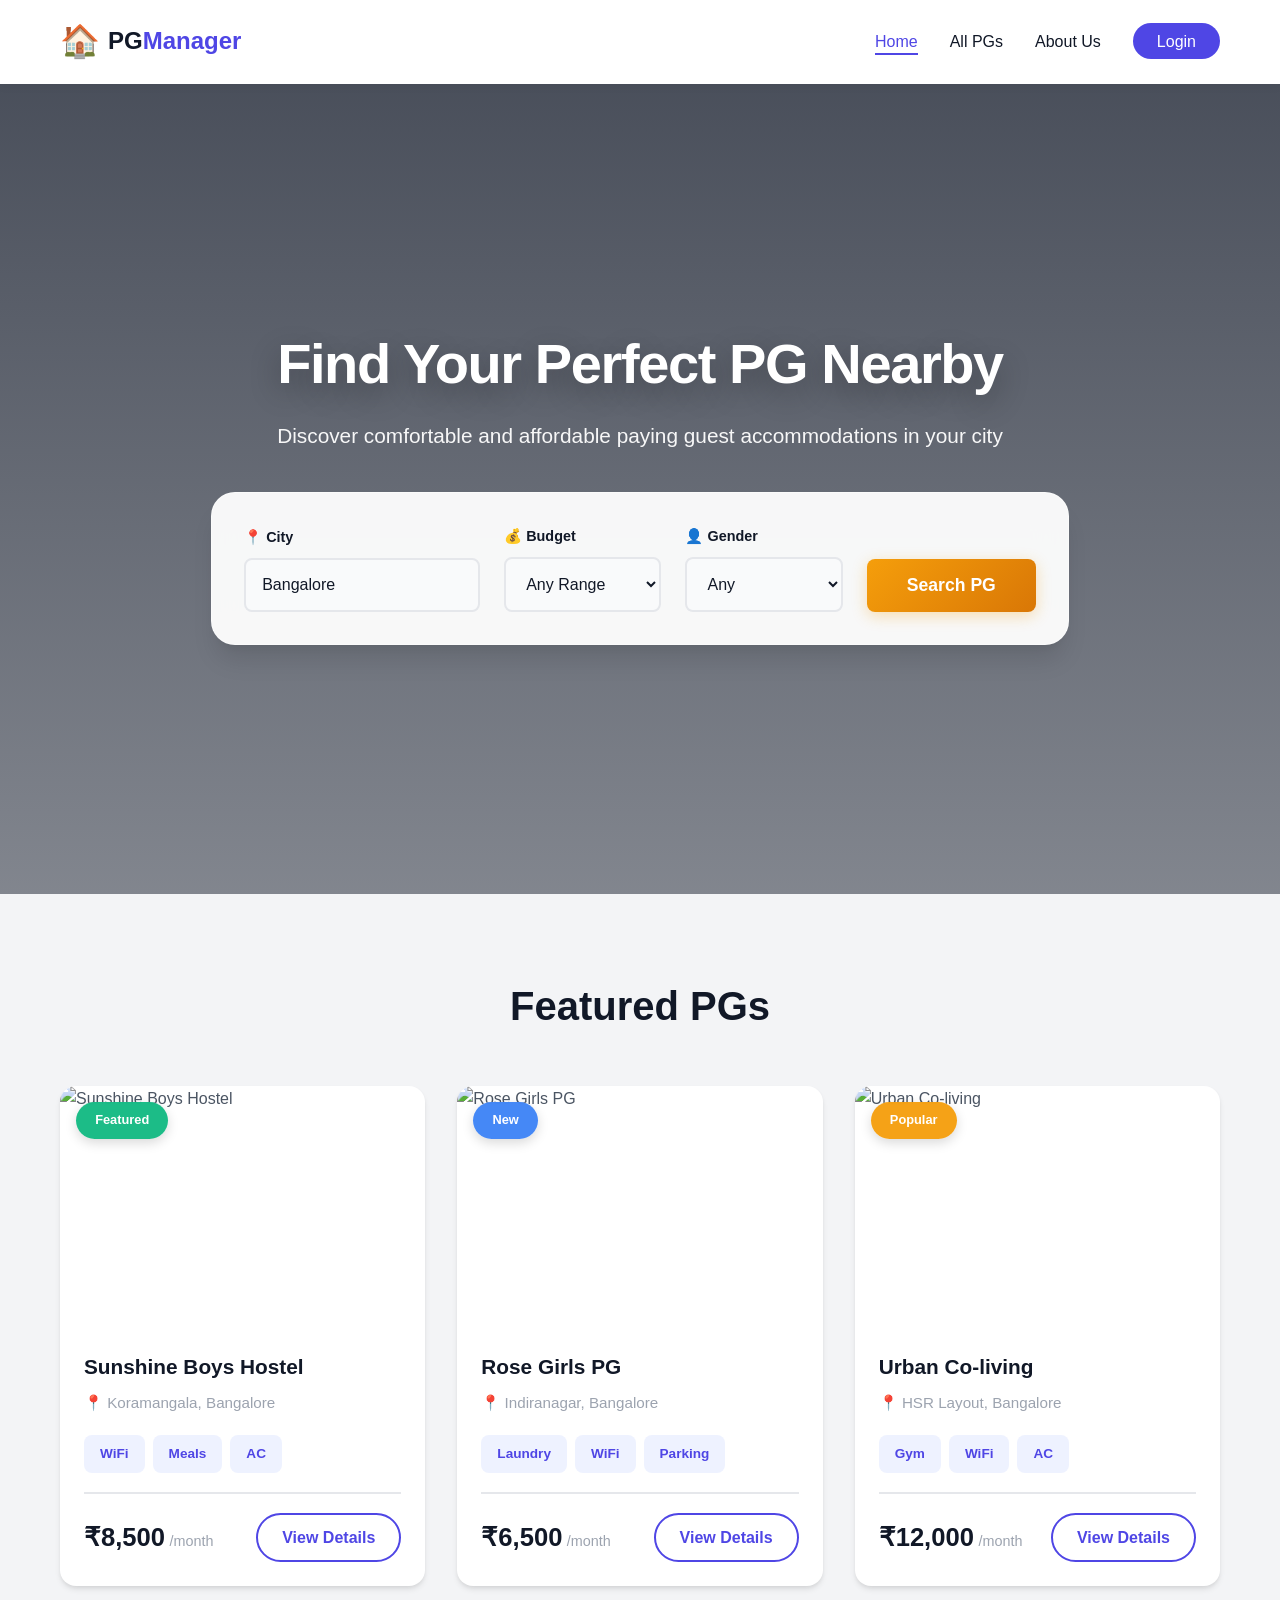
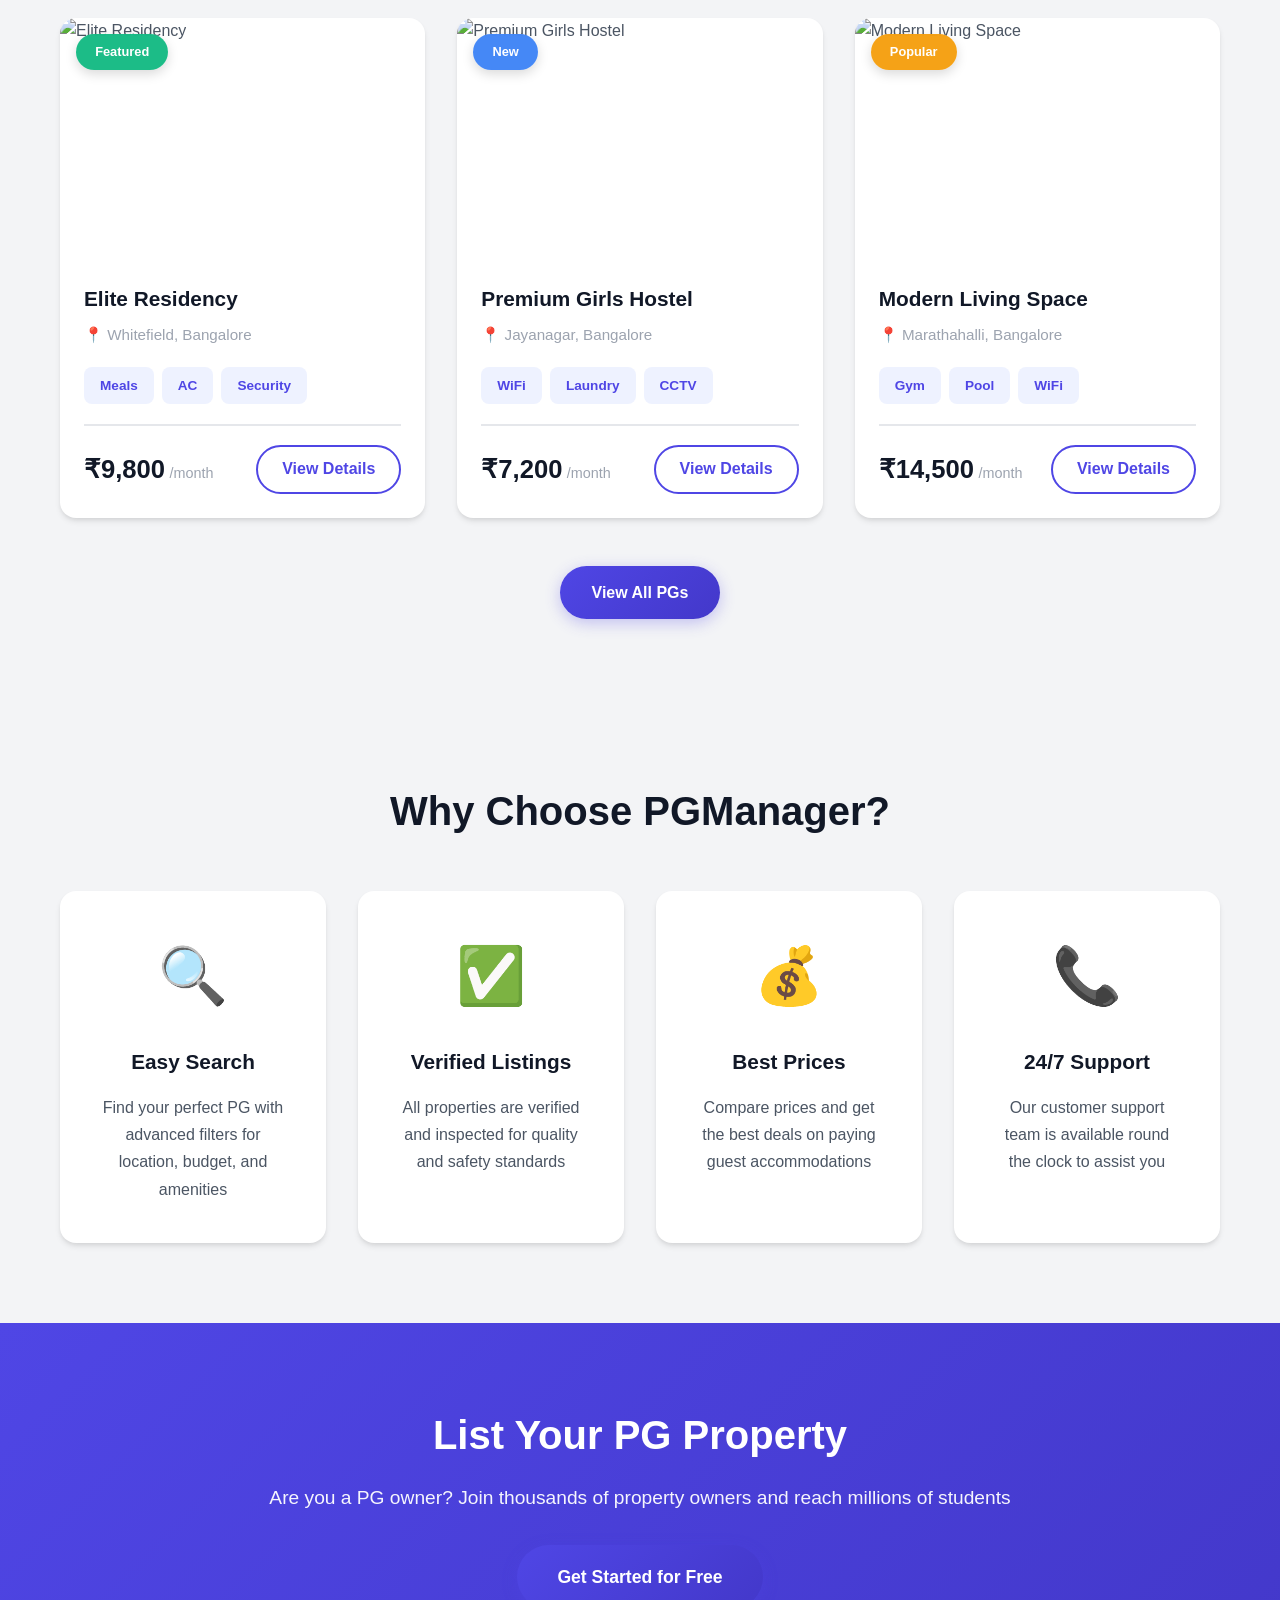
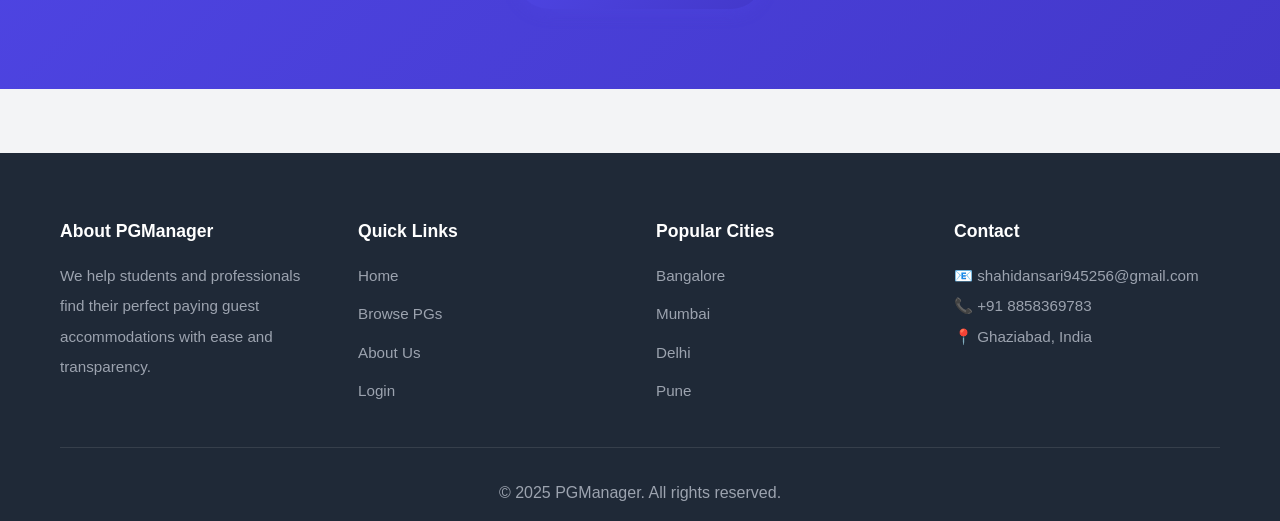
==== commit b08800cf: "final finishing for UI" ====
--- a/index.html
+++ b/index.html
@@ -3,7 +3,7 @@
 <head>
     <meta charset="UTF-8">
     <meta name="viewport" content="width=device-width, initial-scale=1.0">
-    <title>PGFinder - Find Your Perfect PG Accommodation</title>
+    <title>PGManager - Find Your Perfect PG Accommodation</title>
     <link rel="stylesheet" href="assets/css/style.css">
     <link rel="stylesheet" href="assets/css/home.css">
     <link rel="shortcut icon" href="assets\images\house.png" type="image/x-icon">
@@ -16,7 +16,7 @@
                 <div class="logo">
                     <a href="index.html">
                         <span class="logo-icon">🏠</span>
-                        <span class="logo-text">PG<span class="highlight">Finder</span></span>
+                        <span class="logo-text">PG<span class="highlight">Manager</span></span>
                     </a>
                 </div>
                 <ul class="nav-links">
@@ -226,7 +226,7 @@
     <!-- Features Section -->
     <section class="features-section">
         <div class="container">
-            <h2 class="section-title">Why Choose PGFinder?</h2>
+            <h2 class="section-title">Why Choose PGManager?</h2>
             <div class="features-grid">
                 <div class="feature-card">
                     <div class="feature-icon">🔍</div>
@@ -268,7 +268,7 @@
         <div class="container">
             <div class="footer-grid">
                 <div class="footer-col">
-                    <h3>About PGFinder</h3>
+                    <h3>About PGManager</h3>
                     <p>We help students and professionals find their perfect paying guest accommodations with ease and transparency.</p>
                 </div>
                 <div class="footer-col">
@@ -297,7 +297,7 @@
                 </div>
             </div>
             <div class="footer-bottom">
-                <p>&copy; 2025 PGFinder. All rights reserved.</p>
+                <p>&copy; 2025 PGManager. All rights reserved.</p>
             </div>
         </div>
     </footer>
